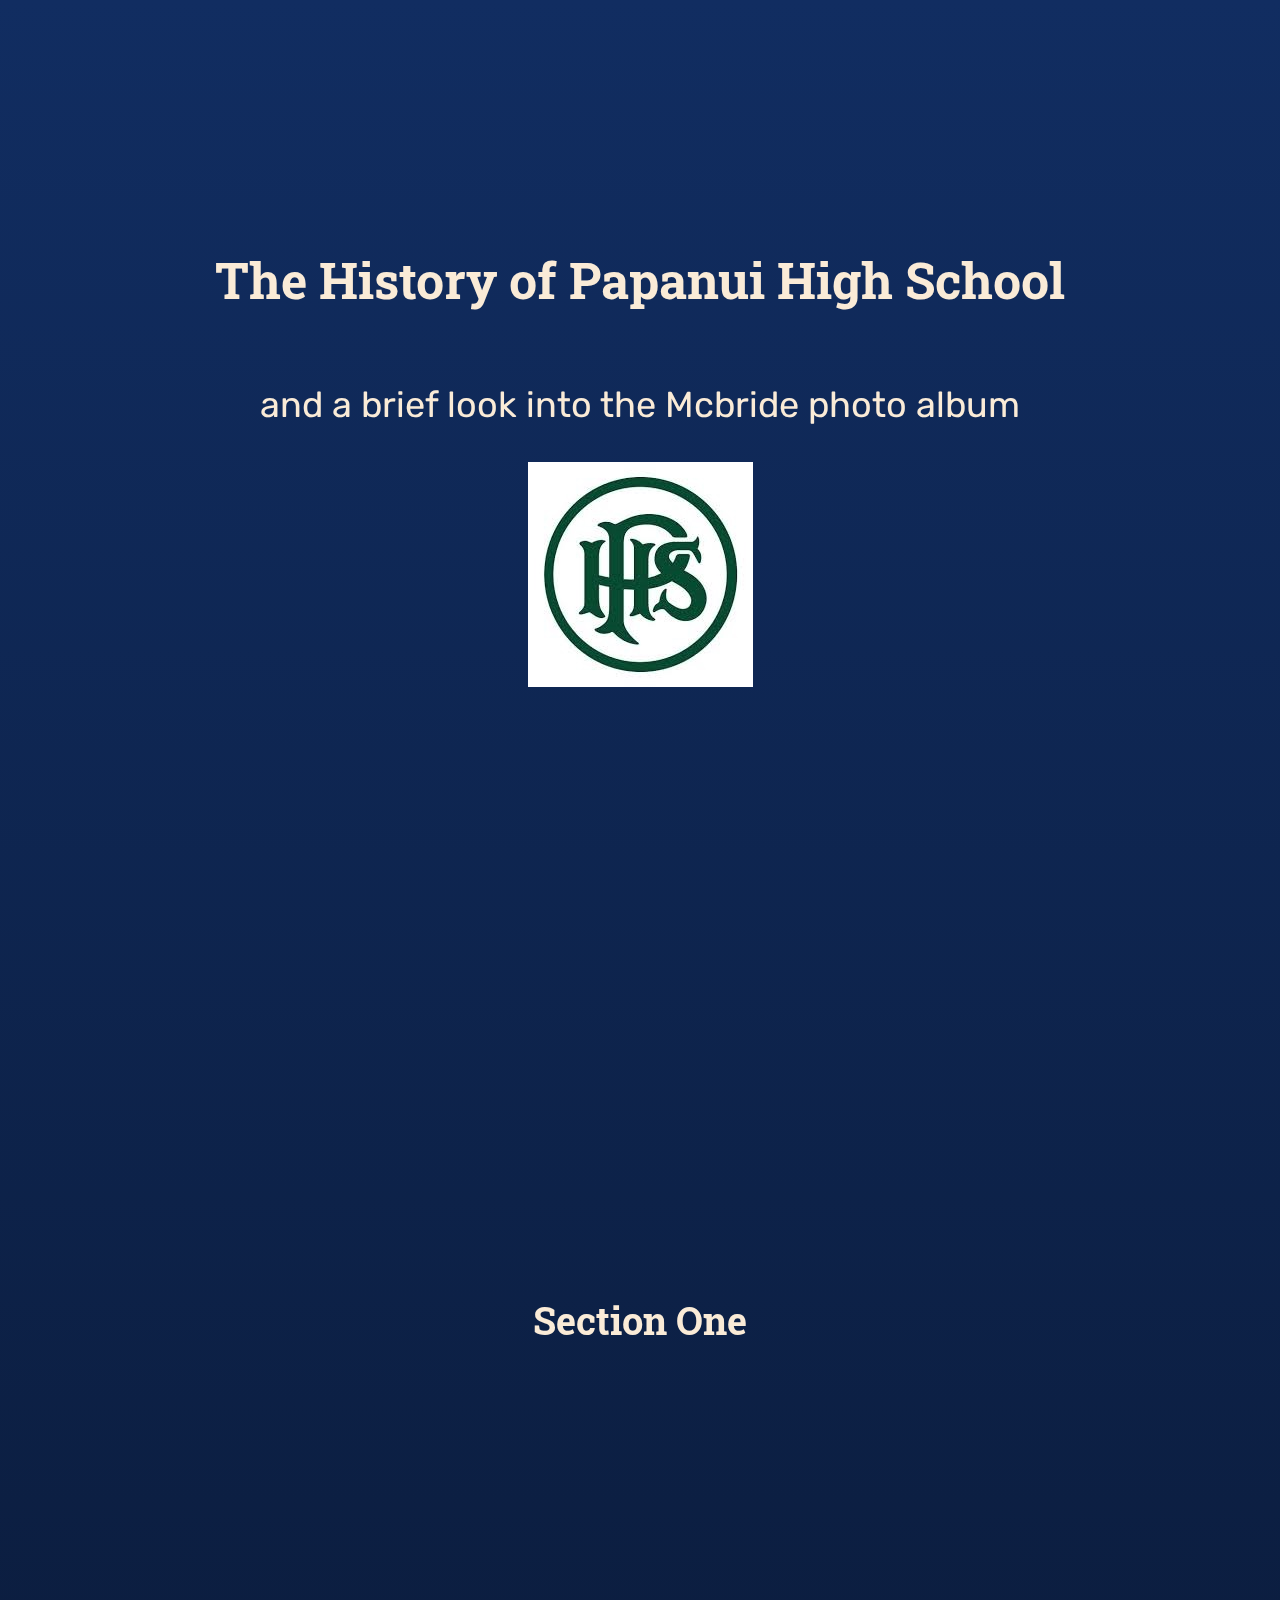
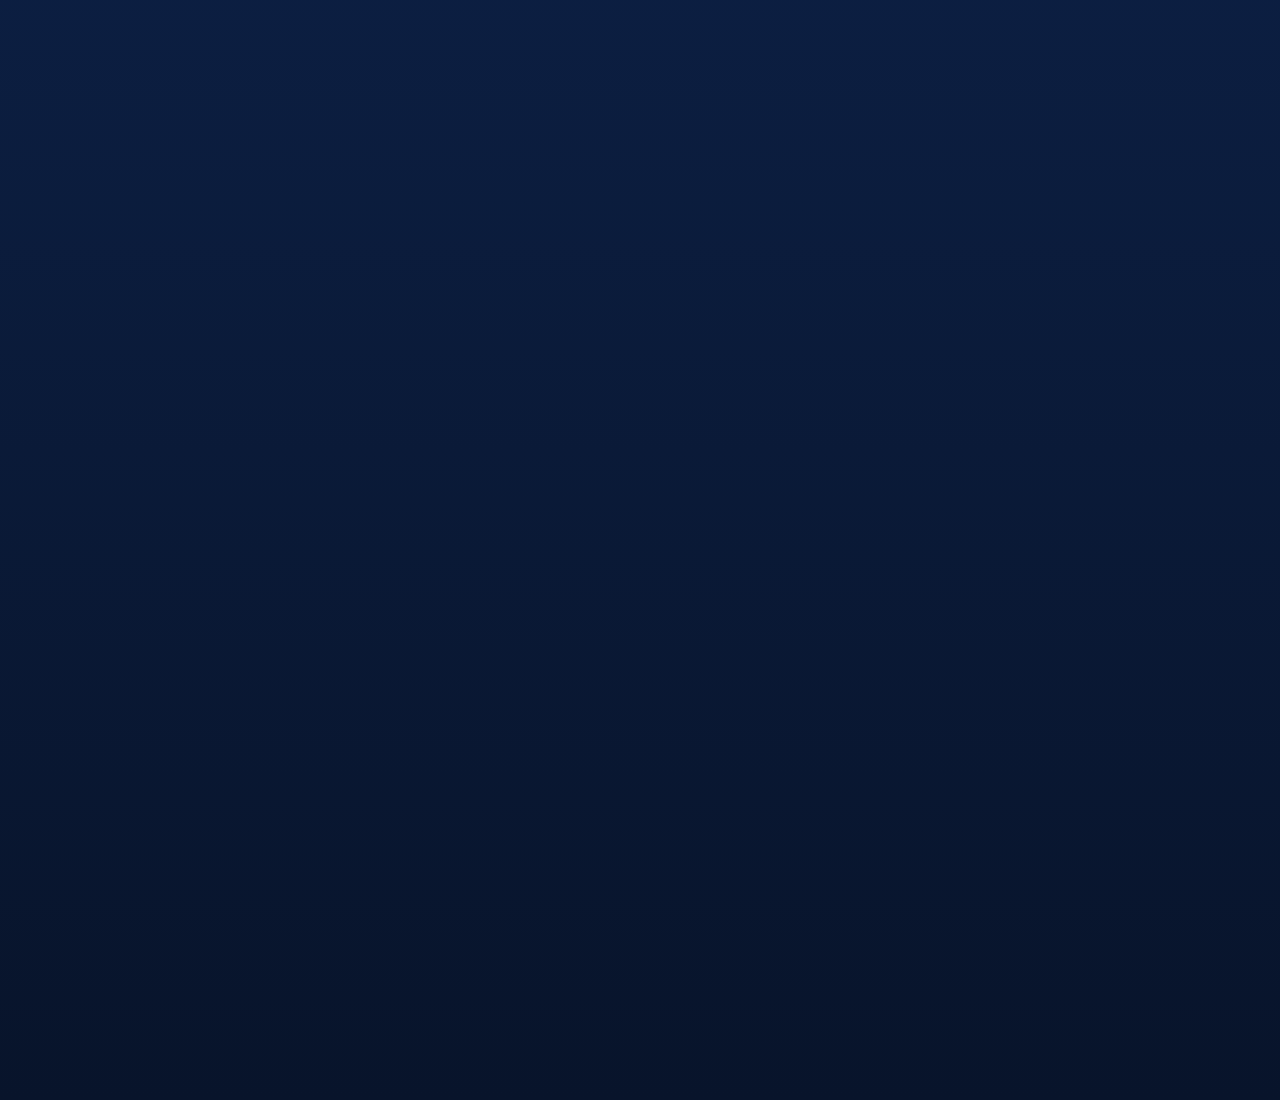
==== index.html @ c8268723 "wegrfmh" ====
<!--Author: Felix Davis-Eldridge-->
<!--Date created: 17/06/2024-->
<!--Last updated: 24/06/2024-->

<!DOCTYPE html>
<html lang="eng">
    <head>
    <meta charset="UTF-8" />  
    <meta http-equiv="X-UA-Compatible" content="IE=Edge">
    <title>The History of Papanui High School</title>  
    <link rel="stylesheet" type="text/css" href="style.css" />
    <script defer src="app.js" ></script> <!--Make sure this runs AFTER head-->
</head>
<body>



    <section class="hidden"> 
       
        <h1 style="font-size: 50px">The History of Papanui High School</h1> <!--Information detailing the quiz/school history will go here-->
        <p style="font-size: 36px">and a brief look into the Mcbride photo album</p>
        <img src="phs_logomain.jpeg" id="title-image"> 
       
    </section>

<section class="hidden">
    <h1 style="font-size: 38px">Section One</h1>
    <p style="font-size: 30px"></p>
</section>

<section class="hidden">
    <h1 style="font-size: 38px">Section Three</h1>
    <p style="font-size: 30px">Insert Text Here:</p>
    <div class="gallery"> <!--Image section-->
<div class="gallery hidden">
    <img src="phs_logo.jpeg">
<div class="gallery hidden">   
    <img src="phs_logo.jpeg">
<div class="gallery hidden">
    <img src="phs_logo.jpeg">
   </div>
</section>

</body>
</html>
---- style.css ----
/*Author: Felix Davis-Eldridge*/
/*Date Created: 17/06/2024*/
/*Last Updated: 24/06/2024 */


@import url('https://fonts.googleapis.com/css2?family=Rubik:ital,wght@0,300..900;1,300..900&display=swap');
@import url('https://fonts.googleapis.com/css2?family=Noto+Sans+JP:wght@100..900&family=Roboto+Slab:wght@100..900&display=swap');
body {
    background-image: linear-gradient(rgb(17, 45, 97), rgb(8, 20, 43));
   /* background-color: darkslategray; (this is a temporary line) */
    color: rgb(250, 235, 215);
    font-family: "Rubik", sans-serif;
    padding: 0;
    margin: 0;

}


section {
    display: grid;
    place-items: center;
    min-height: 100vh;
    align-content: center;
}

.hidden {
    opacity: 0;
    transform: translateX(-100%);
    filter: blur(5px);      /* Sets the element to have 0 opacity (invisible) and offscreen */
    transition: all 1s;
}

.show {
opacity: 1;
filter: blur(0);        /* When the intersection observer gives the element the show class it applies the animation and makes the element visible */
transform:translateX(0); 
}

.gallery {
display: flex; /*  image section for mcbride album or something similar */
size: 50%;
}

.gallery:nth-child(2) {
    transition-delay: 200ms;
    size: 50%;
}

.gallery:nth-child(3) {
    transition-delay: 200ms;
    size: 50%;
}

.gallery:nth-child(4) {
    transition-delay: 200ms;
    size: 50%;
}

h1 { 
font-family:"Roboto Slab", serif; 

}

#title-image {
max-width: 100%;
height: auto;
z-index: -1;
}
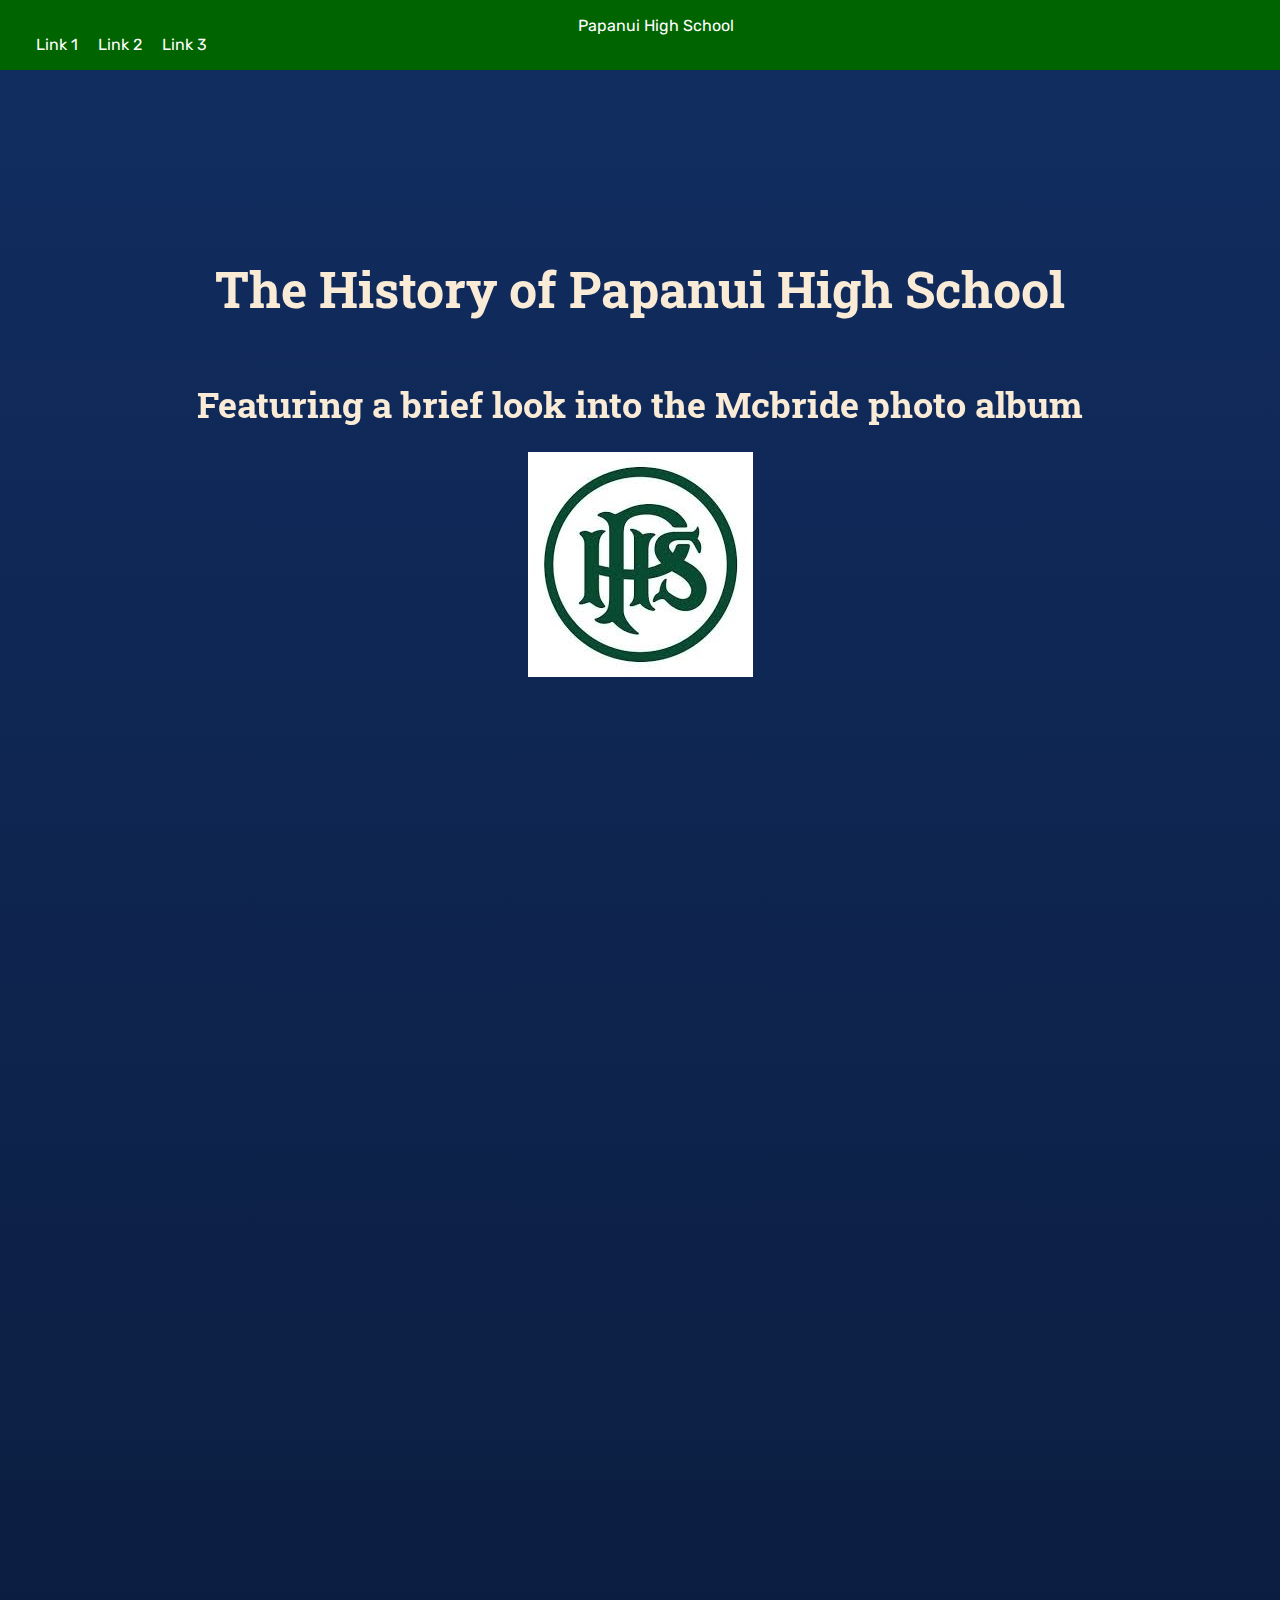
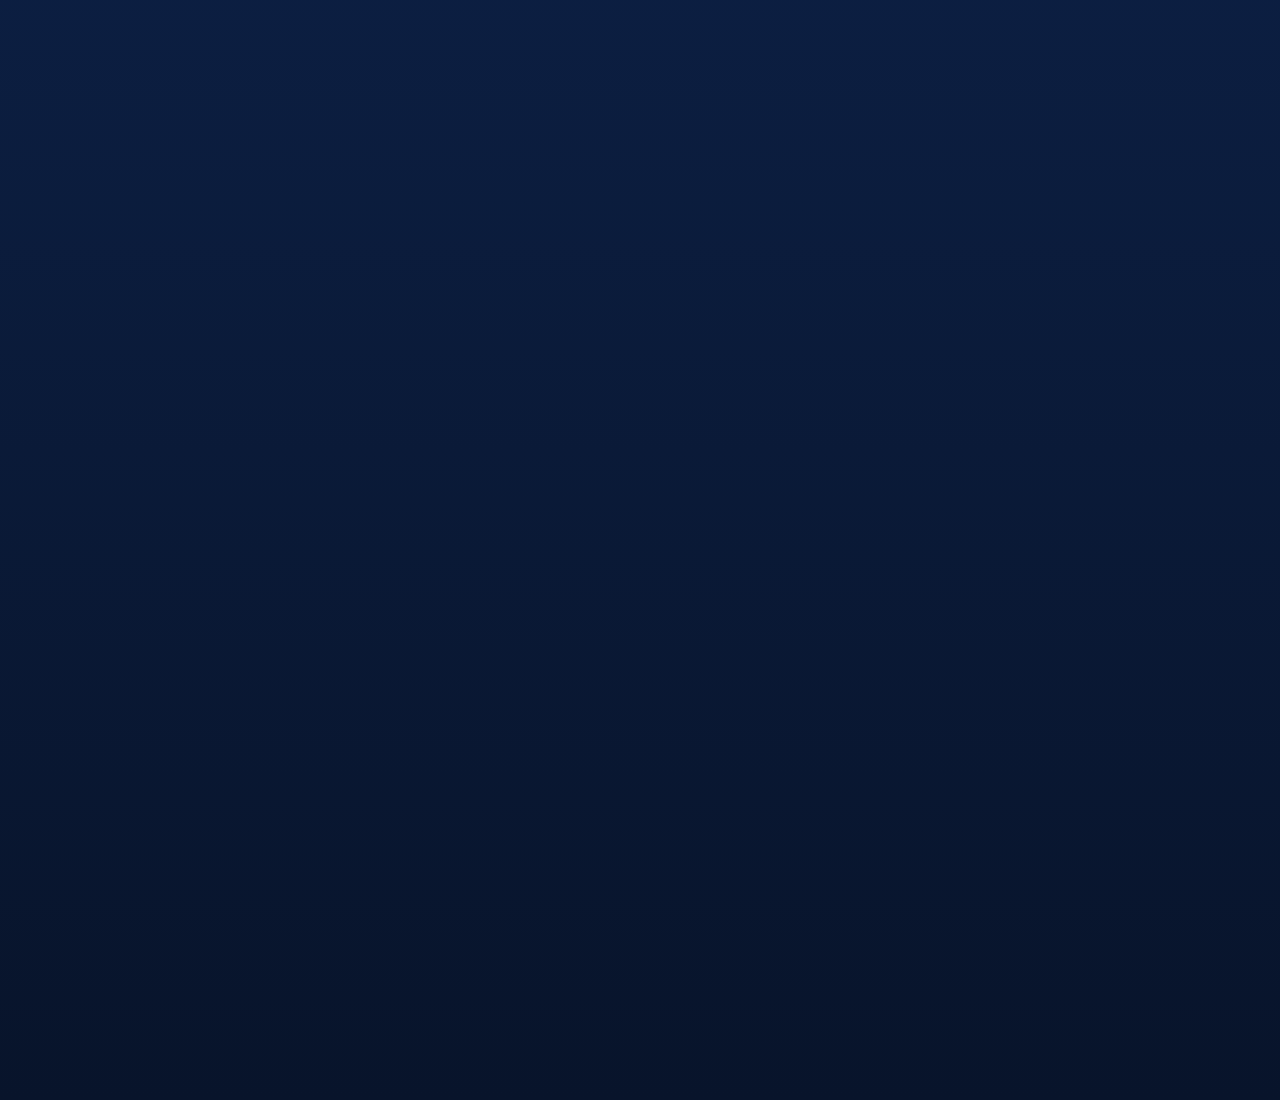
==== commit e46d4ee9: "6th august 2024" ====
--- a/index.html
+++ b/index.html
@@ -17,19 +17,19 @@
 
     <section class="hidden"> 
        
-        <h1 style="font-size: 50px">The History of Papanui High School</h1> <!--Information detailing the quiz/school history will go here-->
-        <p style="font-size: 36px">and a brief look into the Mcbride photo album</p>
+        <h1 id="home" style="font-size: 50px">The History of Papanui High School</h1> <!--Information detailing the quiz/school history will go here-->
+        <h1 style="font-size: 36px">Featuring a brief look into the Mcbride photo album</h1>
         <img src="phs_logomain.jpeg" id="title-image"> 
        
     </section>
 
 <section class="hidden">
-    <h1 style="font-size: 38px">Section One</h1>
+    <h1 id="section-two" style="font-size: 38px"></h1>
     <p style="font-size: 30px"></p>
 </section>
 
 <section class="hidden">
-    <h1 style="font-size: 38px">Section Three</h1>
+    <h1 id="section-three" style="font-size: 38px">Section Three</h1>
     <p style="font-size: 30px">Insert Text Here:</p>
     <div class="gallery"> <!--Image section-->
 <div class="gallery hidden">
@@ -41,8 +41,14 @@
    </div>
 </section>
 
-</body>
-</html>
-
+<!-- navigation bar -->
+<nav class="nav">
+    <span class="nav-text">Papanui High School</span>
+    <ul>
+      <li><a href="#">Link 1</a></li>
+      <li><a href="#section-two">Link 2</a></li>
+      <li><a href="#section-three">Link 3</a></li>
+    </ul>
+  </nav>
 
     --- a/style.css
+++ b/style.css
@@ -1,7 +1,6 @@
 /*Author: Felix Davis-Eldridge*/
 /*Date Created: 17/06/2024*/
 /*Last Updated: 24/06/2024 */
-
 
 @import url('https://fonts.googleapis.com/css2?family=Rubik:ital,wght@0,300..900;1,300..900&display=swap');
 @import url('https://fonts.googleapis.com/css2?family=Noto+Sans+JP:wght@100..900&family=Roboto+Slab:wght@100..900&display=swap');
@@ -15,6 +14,10 @@
 
 }
 
+html {
+
+    scroll-behavior: smooth
+    }
 
 section {
     display: grid;
@@ -65,4 +68,41 @@
 max-width: 100%;
 height: auto;
 z-index: -1;
+}
+
+.nav {
+    background-color: darkgreen;
+    color: #fff;
+    padding: 1em;
+    text-align: center;
+    position: fixed;
+    top: 0;
+    left: 0;
+    width: 100%;
+    outline: 10px black;
+  }
+  
+  .nav ul {
+    list-style: none;
+    margin: 0;
+    padding: 0 20px; /* Add some padding to the left and right */
+    display: flex;
+    justify-content: flex-start; /* Change this line */
+  }
+  
+  .nav li {
+    margin-right: 20px; /* Reduce the margin to make the links closer together */
+  }
+  
+  .nav a {
+    color: #fff;
+    text-decoration: none;
+  }
+  
+  .nav a:hover {
+    color: #ccc;
+  }
+
+.subtitletext   {
+
 }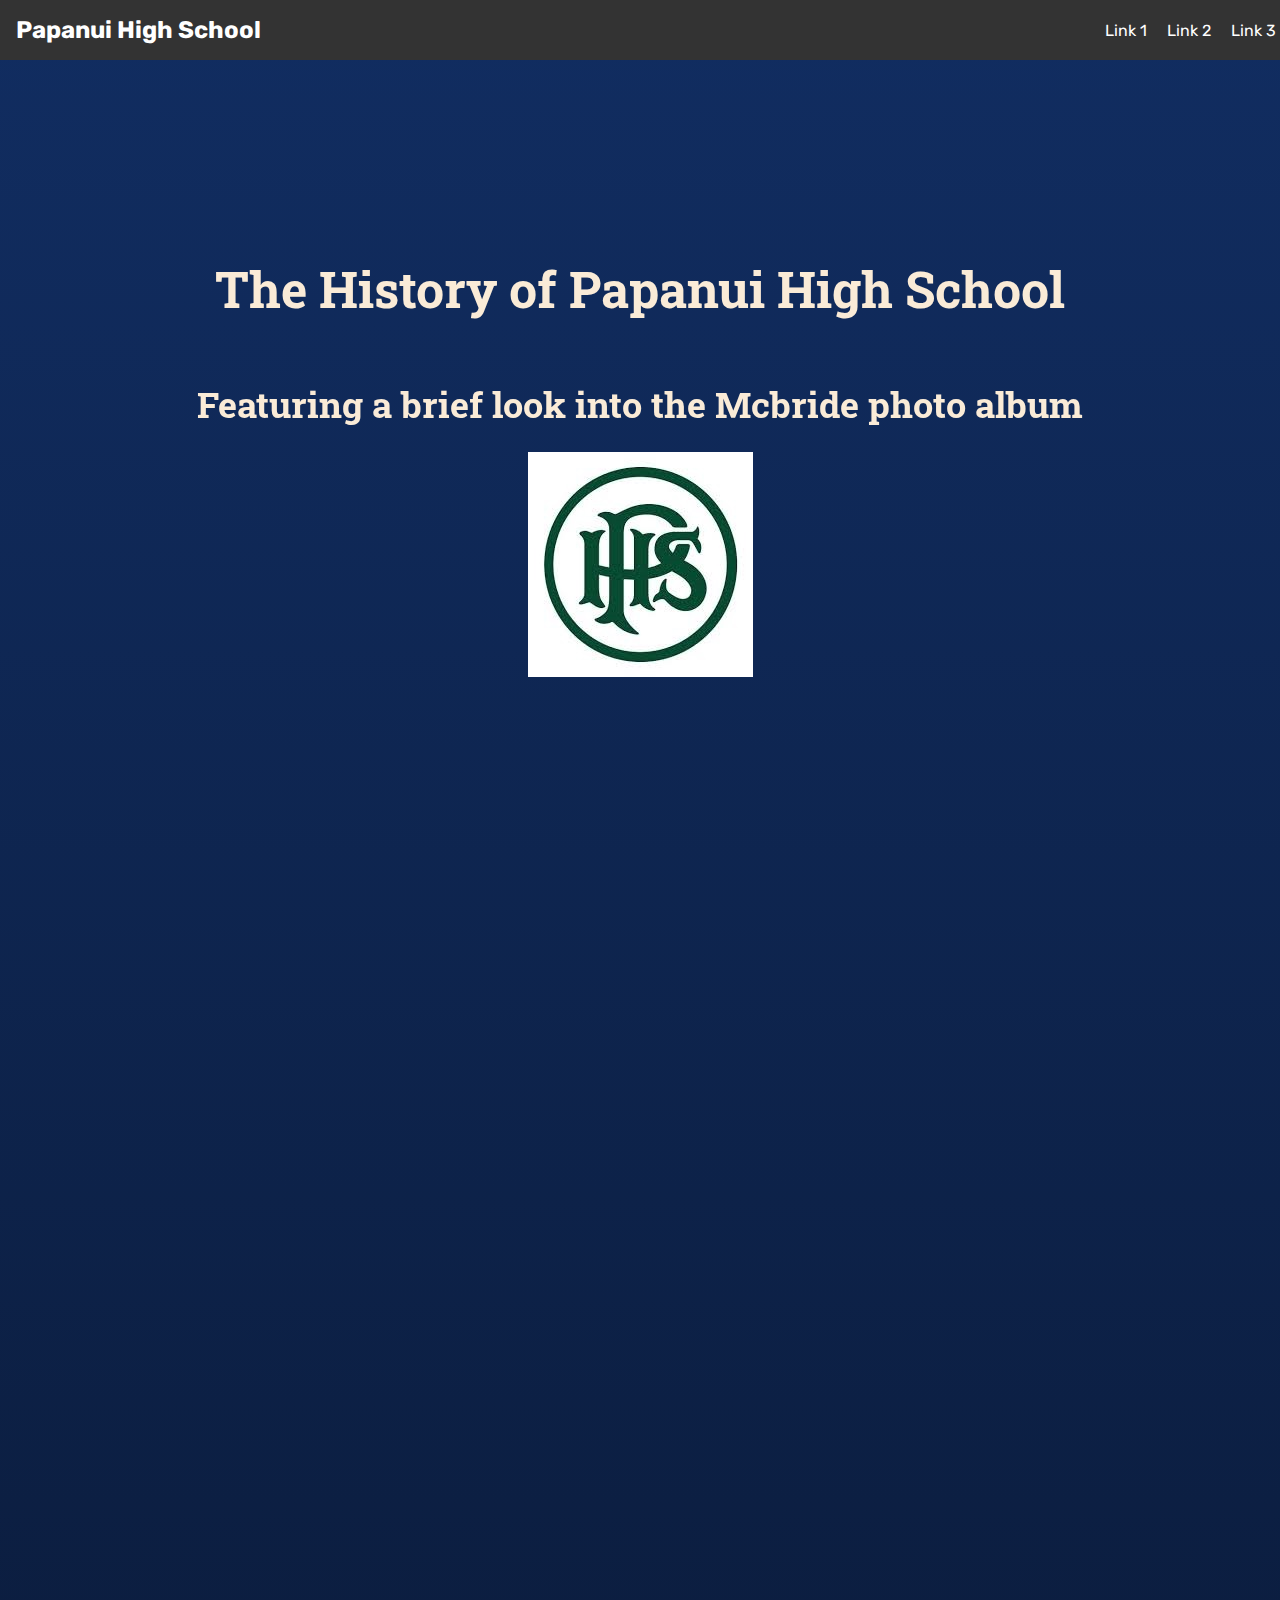
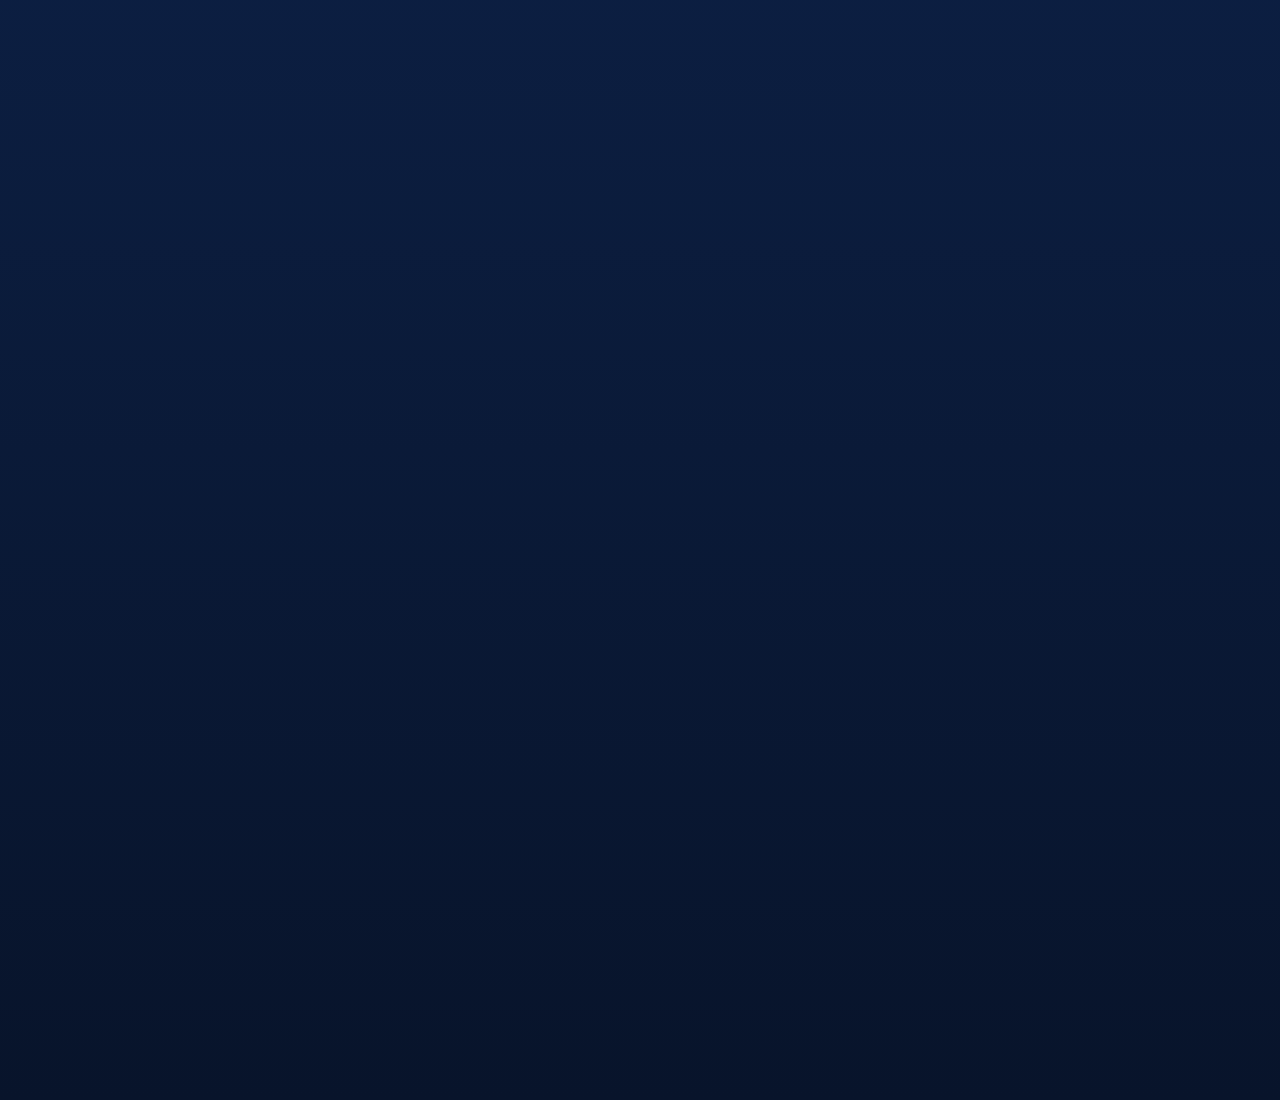
==== commit d13b9c15: "Add files via upload" ====
--- a/index.html
+++ b/index.html
@@ -44,11 +44,10 @@
 <!-- navigation bar -->
 <nav class="nav">
     <span class="nav-text">Papanui High School</span>
-    <ul>
+    <ul class="nav-links">
       <li><a href="#">Link 1</a></li>
       <li><a href="#section-two">Link 2</a></li>
       <li><a href="#section-three">Link 3</a></li>
     </ul>
   </nav>
-
     --- a/style.css
+++ b/style.css
@@ -20,7 +20,7 @@
     }
 
 section {
-    display: grid;
+    display: grid!important;
     place-items: center;
     min-height: 100vh;
     align-content: center;
@@ -71,38 +71,45 @@
 }
 
 .nav {
-    background-color: darkgreen;
-    color: #fff;
-    padding: 1em;
-    text-align: center;
-    position: fixed;
-    top: 0;
-    left: 0;
-    width: 100%;
-    outline: 10px black;
-  }
-  
-  .nav ul {
-    list-style: none;
-    margin: 0;
-    padding: 0 20px; /* Add some padding to the left and right */
-    display: flex;
-    justify-content: flex-start; /* Change this line */
-  }
-  
-  .nav li {
-    margin-right: 20px; /* Reduce the margin to make the links closer together */
-  }
-  
-  .nav a {
-    color: #fff;
-    text-decoration: none;
-  }
-  
-  .nav a:hover {
-    color: #ccc;
-  }
+  position: fixed;
+  top: 0;
+  left: 0;
+  width: 100%;
+  background-color: #333;
+  color: #fff;
+  padding: 1em;
+  display: flex;
+  justify-content: space-between;
+  align-items: center;
+  transition: top 0.5s ease-in-out;
+}
 
-.subtitletext   {
+.nav.bottom {
+  top: auto;
+  bottom: 0;
+}
 
+.nav-text {
+  font-size: 1.5em;
+  font-weight: bold;
+}
+
+.nav-links {
+  list-style: none;
+  margin: 0;
+  padding: 0;
+  display: flex;
+}
+
+.nav-links li {
+  margin-right: 20px;
+}
+
+.nav-links a {
+  color: #fff;
+  text-decoration: none;
+}
+
+.nav-links a:hover {
+  color: #ccc;
 }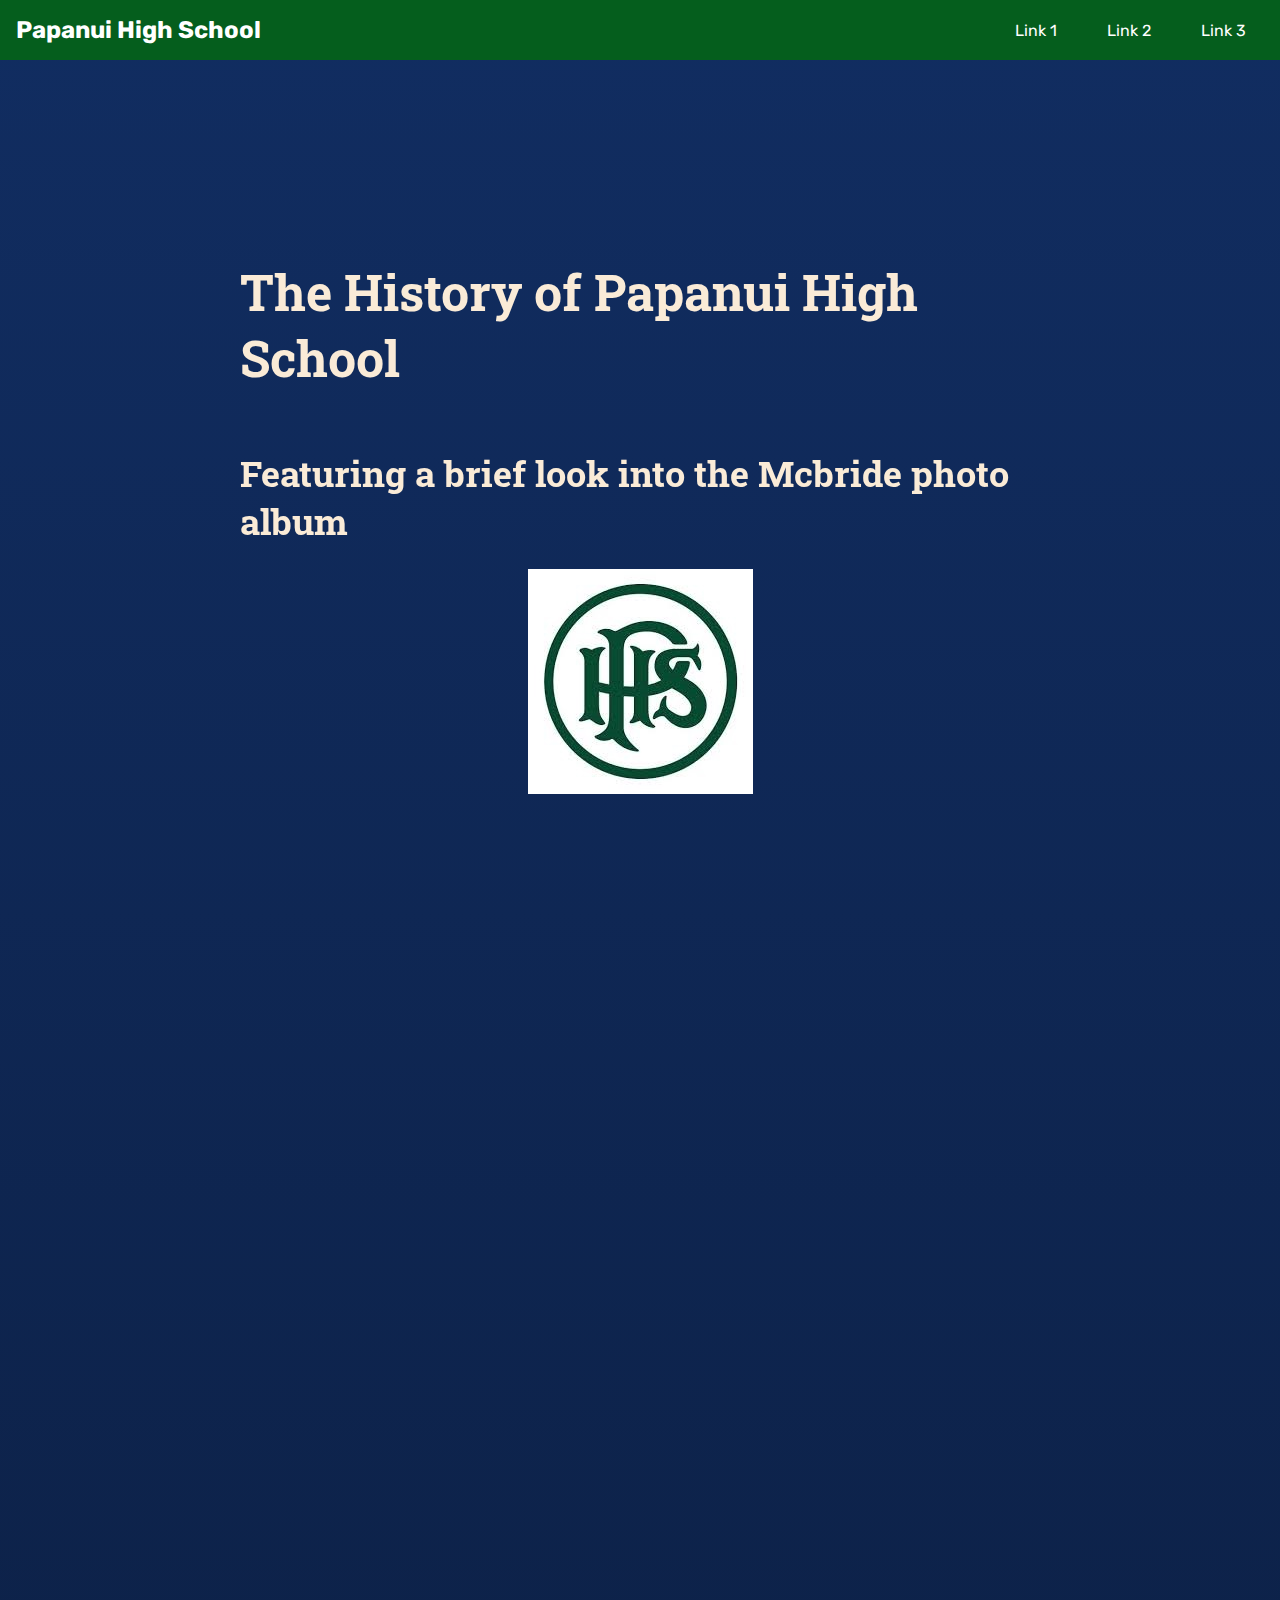
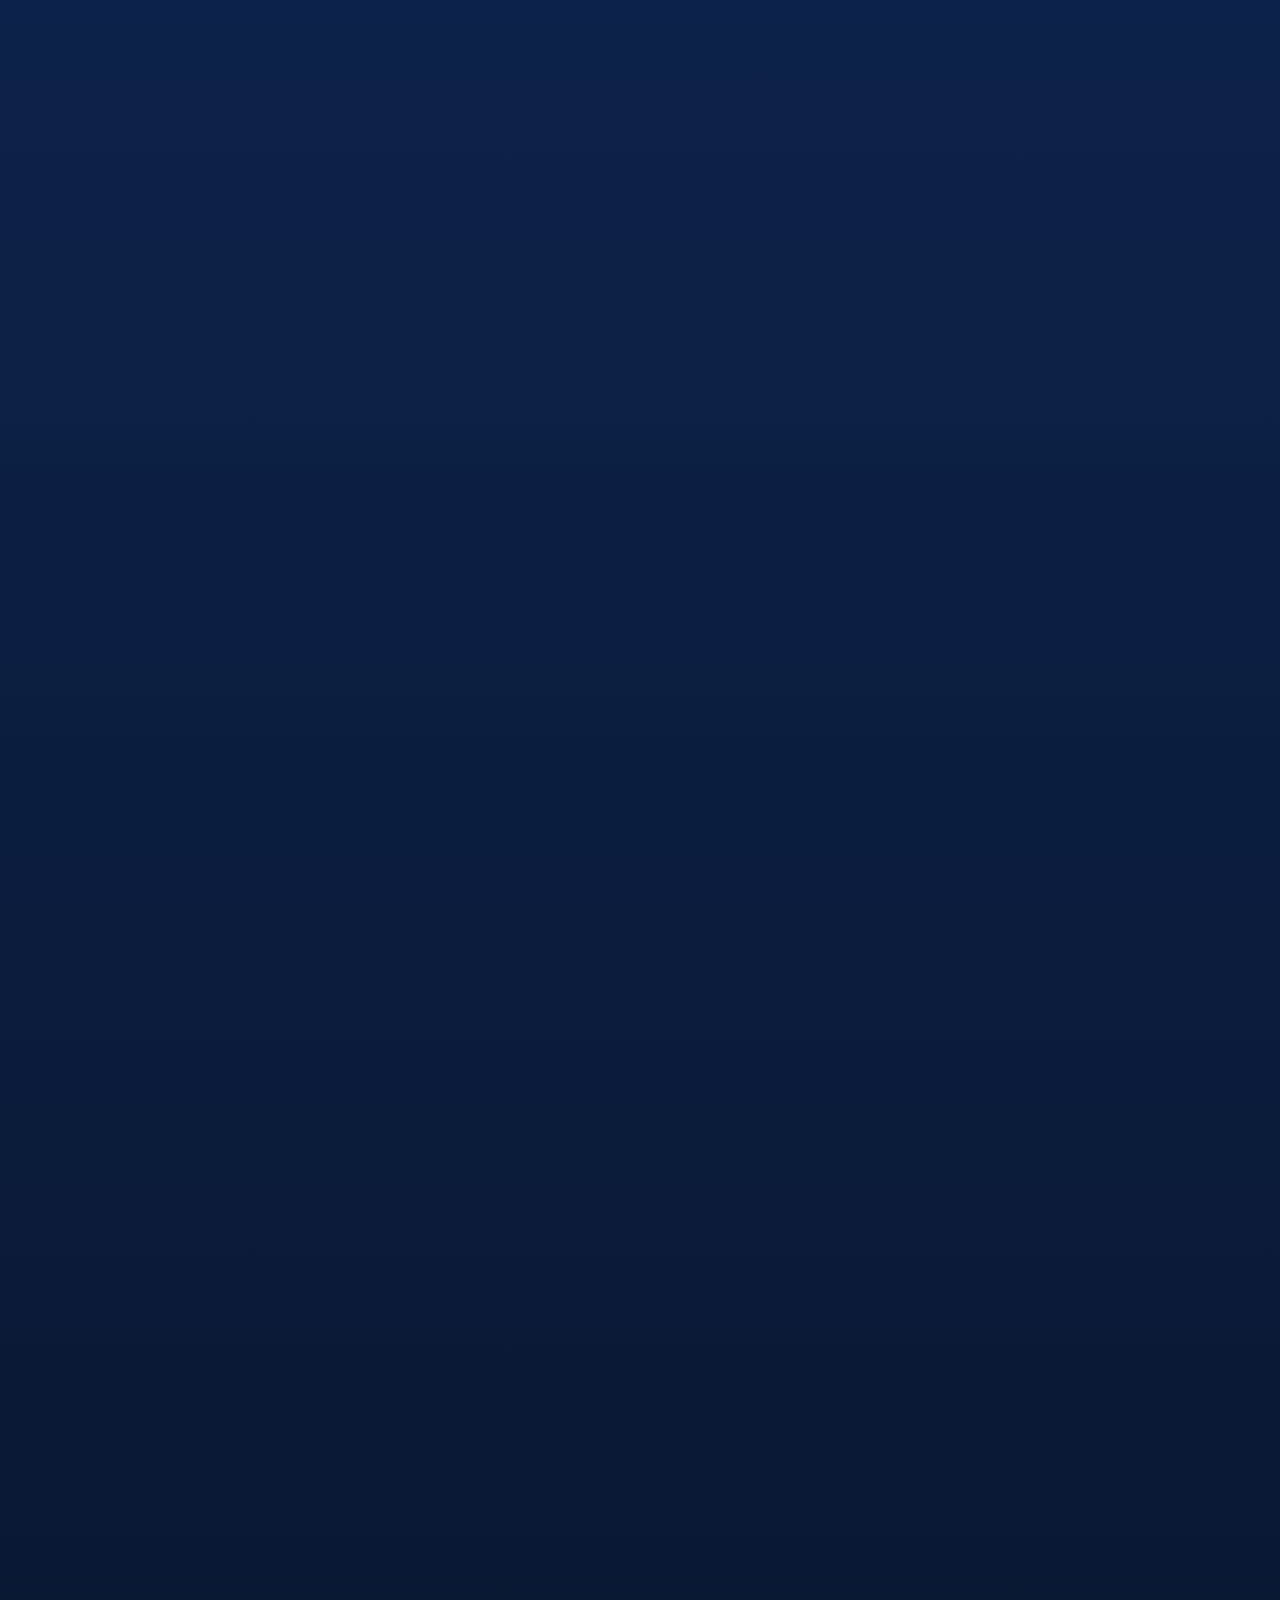
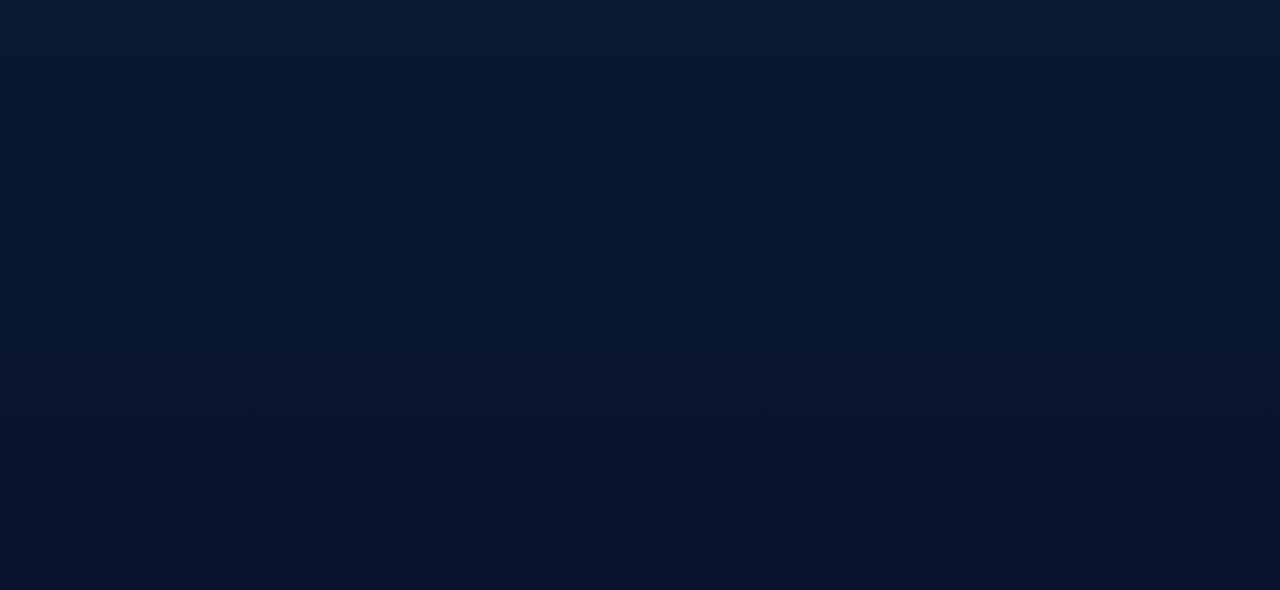
==== commit 44ba868a: "Add files via upload" ====
--- a/index.html
+++ b/index.html
@@ -12,19 +12,16 @@
     <script defer src="app.js" ></script> <!--Make sure this runs AFTER head-->
 </head>
 <body>
+    <div class="container">
+        <section class="hidden"> 
+            <h1 id="home" style="font-size: 50px">The History of Papanui High School</h1> <!--Information detailing the quiz/school history will go here-->
+            <h1 style="font-size: 36px">Featuring a brief look into the Mcbride photo album</h1>
+            <img src="phs_logomain.jpeg" id="title-image"> 
+        </div>
 
-
-
-    <section class="hidden"> 
-       
-        <h1 id="home" style="font-size: 50px">The History of Papanui High School</h1> <!--Information detailing the quiz/school history will go here-->
-        <h1 style="font-size: 36px">Featuring a brief look into the Mcbride photo album</h1>
-        <img src="phs_logomain.jpeg" id="title-image"> 
-       
-    </section>
-
-<section class="hidden">
-    <h1 id="section-two" style="font-size: 38px"></h1>
+    
+<section class="hidden" style="padding-top: 120vh;">
+    <h1 id="section-two" style="font-size: 38px">Insert Text here:</h1>
     <p style="font-size: 30px"></p>
 </section>
 
@@ -32,14 +29,18 @@
     <h1 id="section-three" style="font-size: 38px">Section Three</h1>
     <p style="font-size: 30px">Insert Text Here:</p>
     <div class="gallery"> <!--Image section-->
-<div class="gallery hidden">
-    <img src="phs_logo.jpeg">
-<div class="gallery hidden">   
-    <img src="phs_logo.jpeg">
-<div class="gallery hidden">
-    <img src="phs_logo.jpeg">
-   </div>
+        <div class="gallery-item">
+            <img src="phs_logo.jpeg">
+        </div>
+        <div class="gallery-item">
+            <img src="phs_logo.jpeg">
+        </div>
+        <div class="gallery-item">
+            <img src="phs_logo.jpeg">
+        </div>
+    </div>
 </section>
+</div>
 
 <!-- navigation bar -->
 <nav class="nav">
@@ -49,5 +50,4 @@
       <li><a href="#section-two">Link 2</a></li>
       <li><a href="#section-three">Link 3</a></li>
     </ul>
-  </nav>
-    +  </nav>--- a/style.css
+++ b/style.css
@@ -14,6 +14,10 @@
 
 }
 
+#home {
+  padding-top: 110px;
+}
+
 html {
 
     scroll-behavior: smooth
@@ -24,6 +28,13 @@
     place-items: center;
     min-height: 100vh;
     align-content: center;
+}
+
+.container {
+  max-width: 800px; /* adjust this value to your desired width */
+  margin: 0 auto; /* centers the container horizontally */
+  padding: 5px; /* adds some space between the content and the border */
+  text-align: left; /* justifies the text to the left */
 }
 
 .hidden {
@@ -40,23 +51,52 @@
 }
 
 .gallery {
-display: flex; /*  image section for mcbride album or something similar */
-size: 50%;
+  display: flex;
+  flex-wrap: wrap;
+  justify-content: space-around;
 }
 
-.gallery:nth-child(2) {
-    transition-delay: 200ms;
-    size: 50%;
+.gallery-item {
+  margin: 20px;
+  opacity: 0;
+  transform: translateX(-100px);
+  transition: transform 1s, opacity 1s;
 }
 
-.gallery:nth-child(3) {
-    transition-delay: 200ms;
-    size: 50%;
+.gallery-item:nth-child(1) {
+  transition-delay: 0ms;
 }
 
-.gallery:nth-child(4) {
-    transition-delay: 200ms;
-    size: 50%;
+.gallery-item:nth-child(2) {
+  transition-delay: 200ms;
+}
+
+.gallery-item:nth-child(3) {
+  transition-delay: 400ms;
+}
+
+.gallery-item img {
+  border: 1px solid #ddd;
+  border-radius: 10px;
+  width: 200px;
+  height: 200px;
+  object-fit: cover;
+}
+
+/* Add this to trigger the animation */
+.gallery-item {
+  animation: slide-in 1s forwards;
+}
+
+@keyframes slide-in {
+  0% {
+      opacity: 0;
+      transform: translateX(-100px);
+  }
+  100% {
+      opacity: 1;
+      transform: translateX(0);
+  }
 }
 
 h1 { 
@@ -75,7 +115,7 @@
   top: 0;
   left: 0;
   width: 100%;
-  background-color: #333;
+  background-color: #055e1d;
   color: #fff;
   padding: 1em;
   display: flex;
@@ -102,7 +142,7 @@
 }
 
 .nav-links li {
-  margin-right: 20px;
+  margin-right: 50px;
 }
 
 .nav-links a {
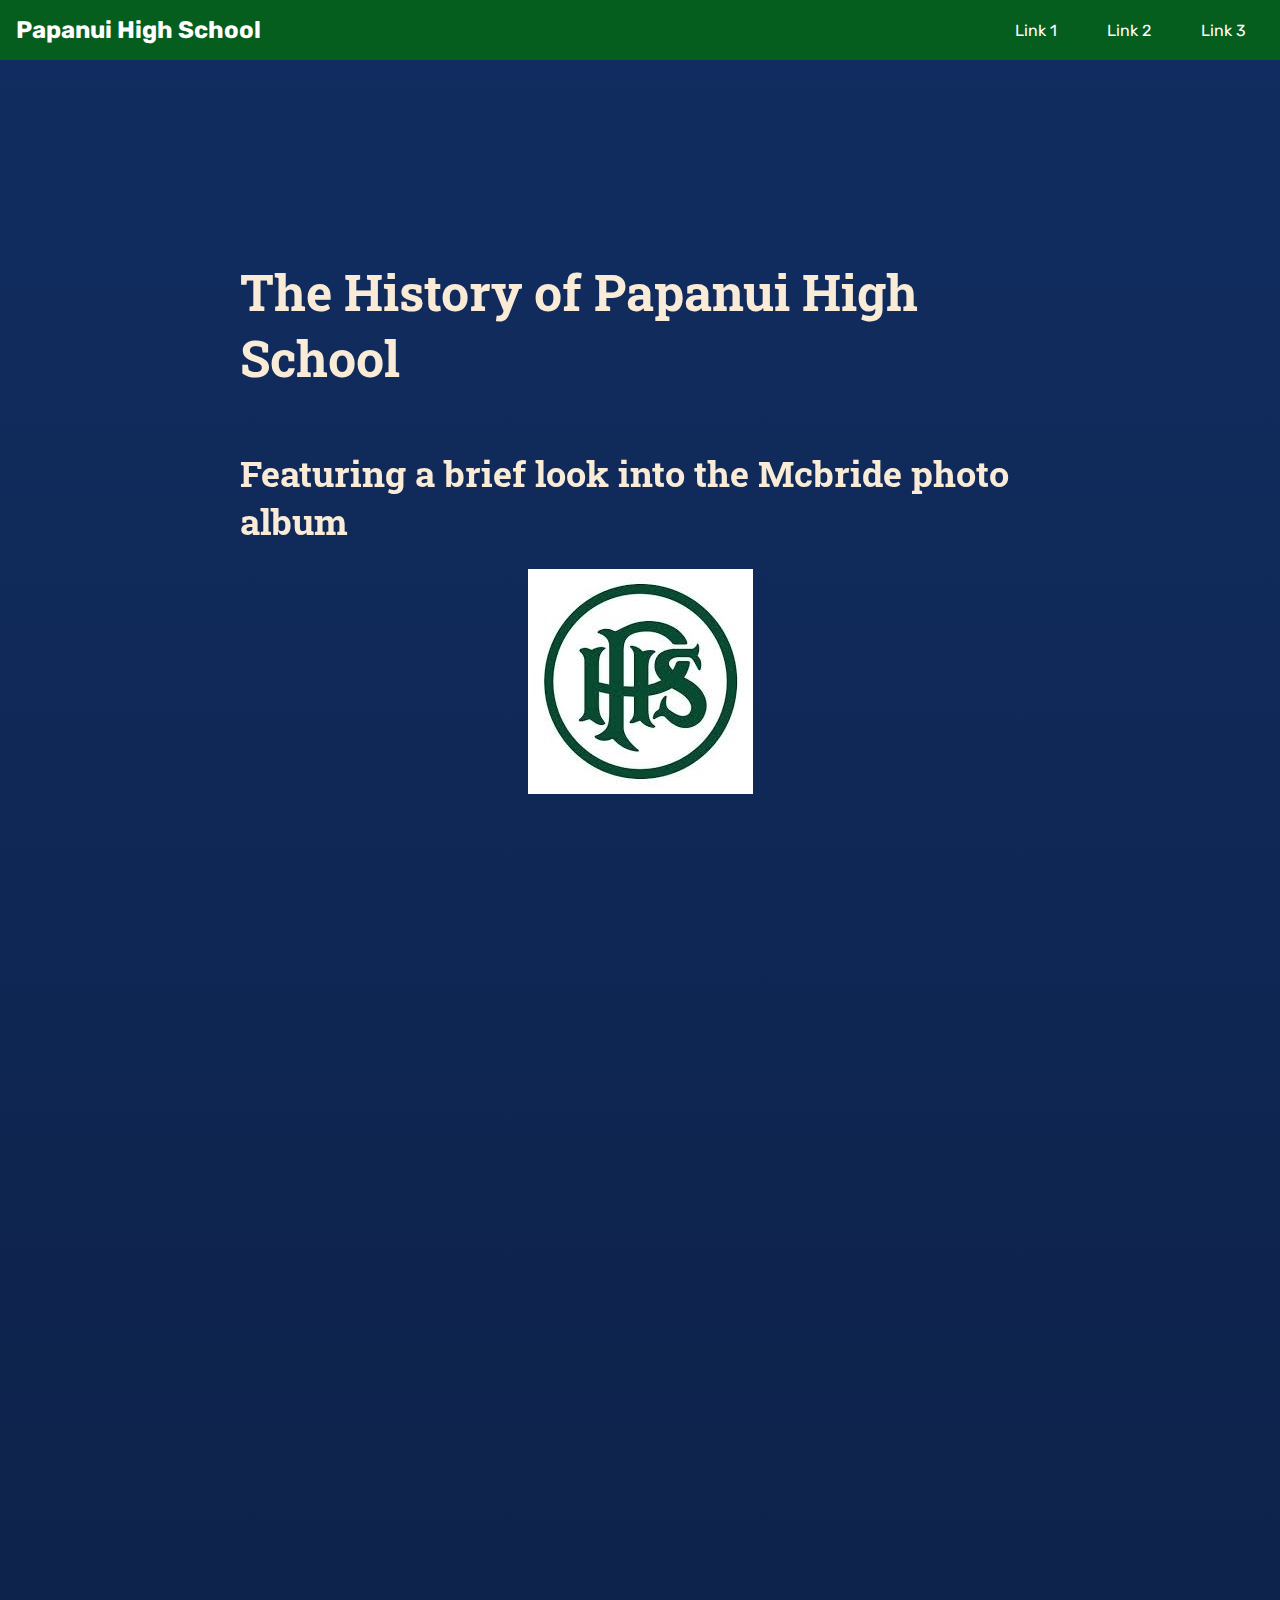
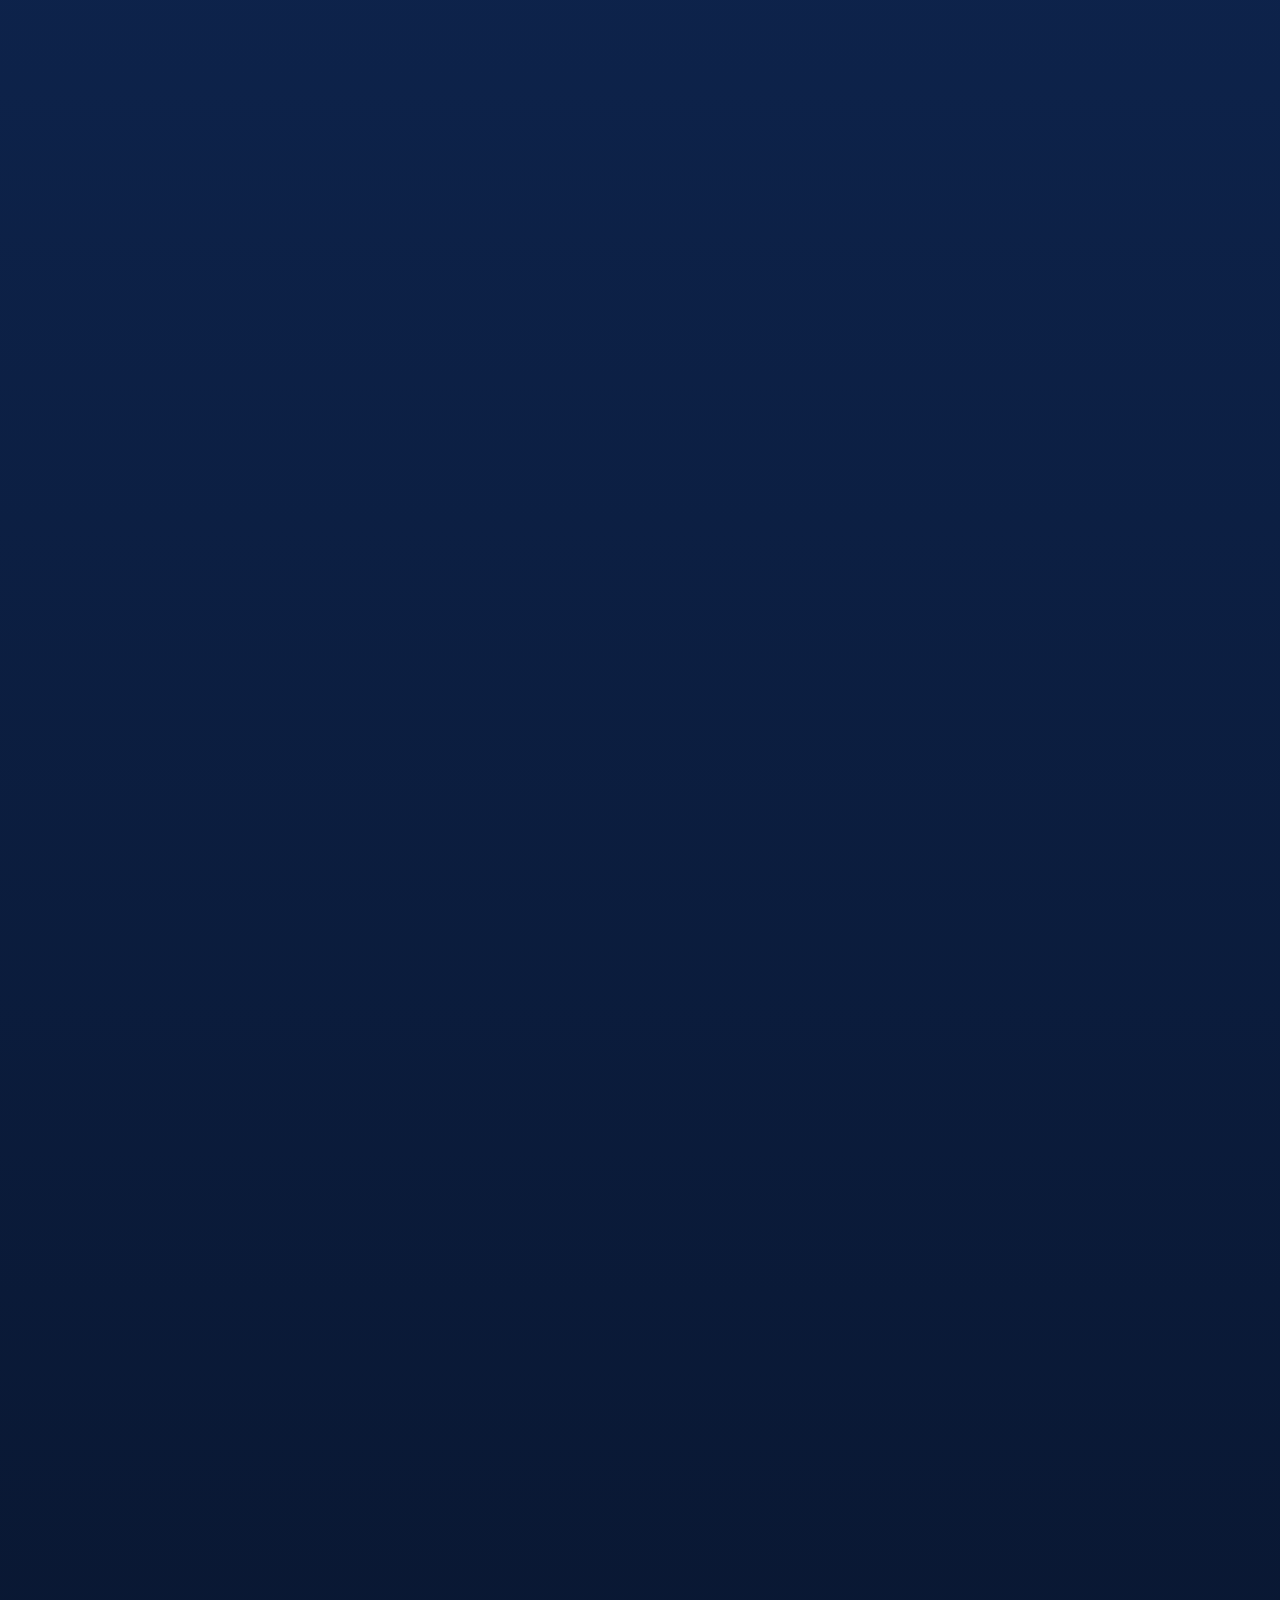
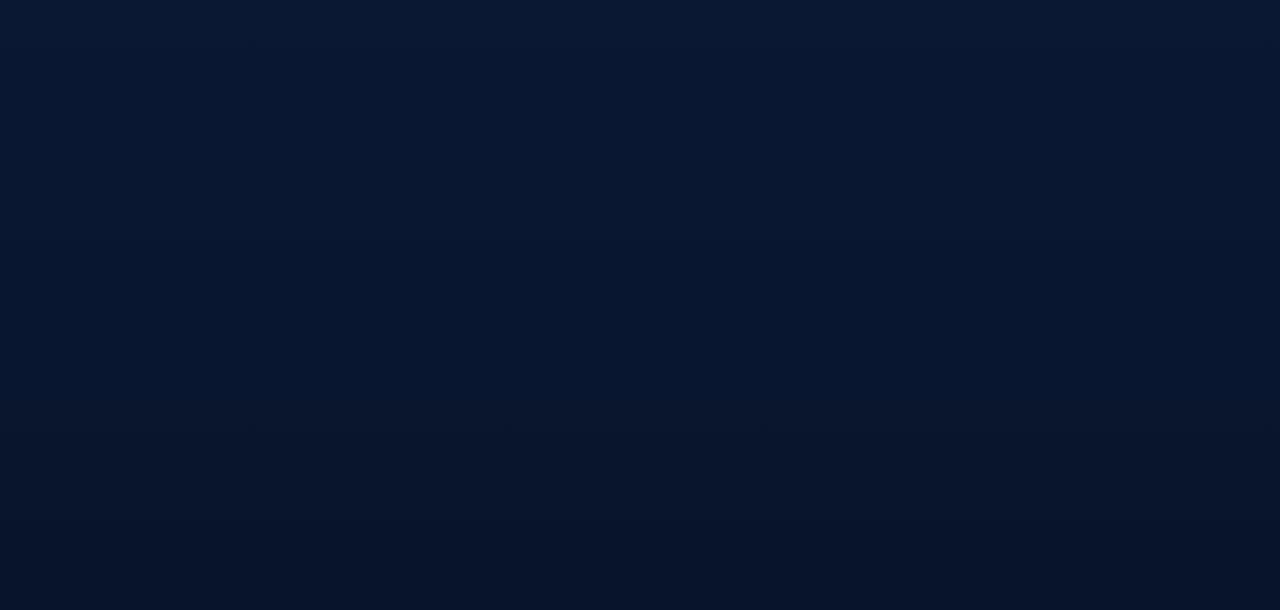
==== commit 0fea8b97: "Add files via upload" ====
--- a/index.html
+++ b/index.html
@@ -19,12 +19,14 @@
             <img src="phs_logomain.jpeg" id="title-image"> 
         </div>
 
-    
+        <div class="container">
 <section class="hidden" style="padding-top: 120vh;">
     <h1 id="section-two" style="font-size: 38px">Insert Text here:</h1>
     <p style="font-size: 30px"></p>
 </section>
+</div>
 
+<div class="container">
 <section class="hidden">
     <h1 id="section-three" style="font-size: 38px">Section Three</h1>
     <p style="font-size: 30px">Insert Text Here:</p>
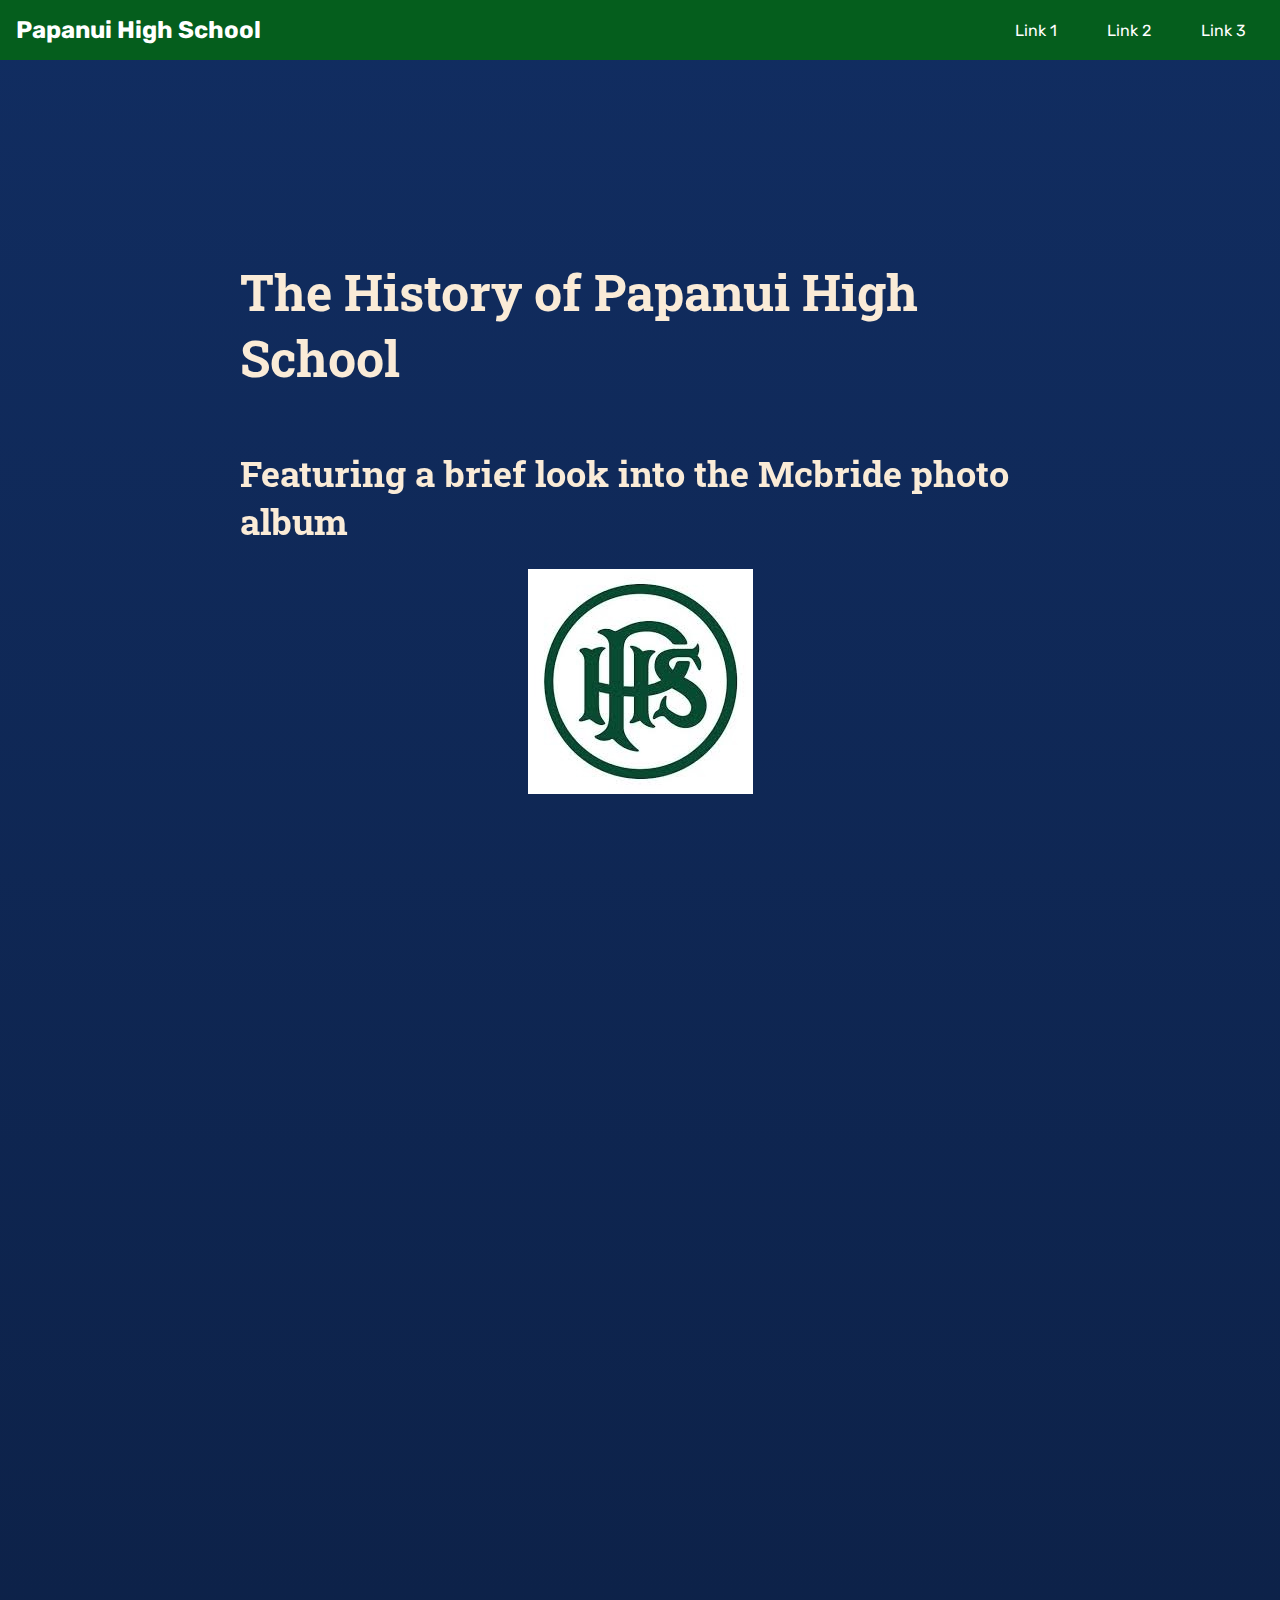
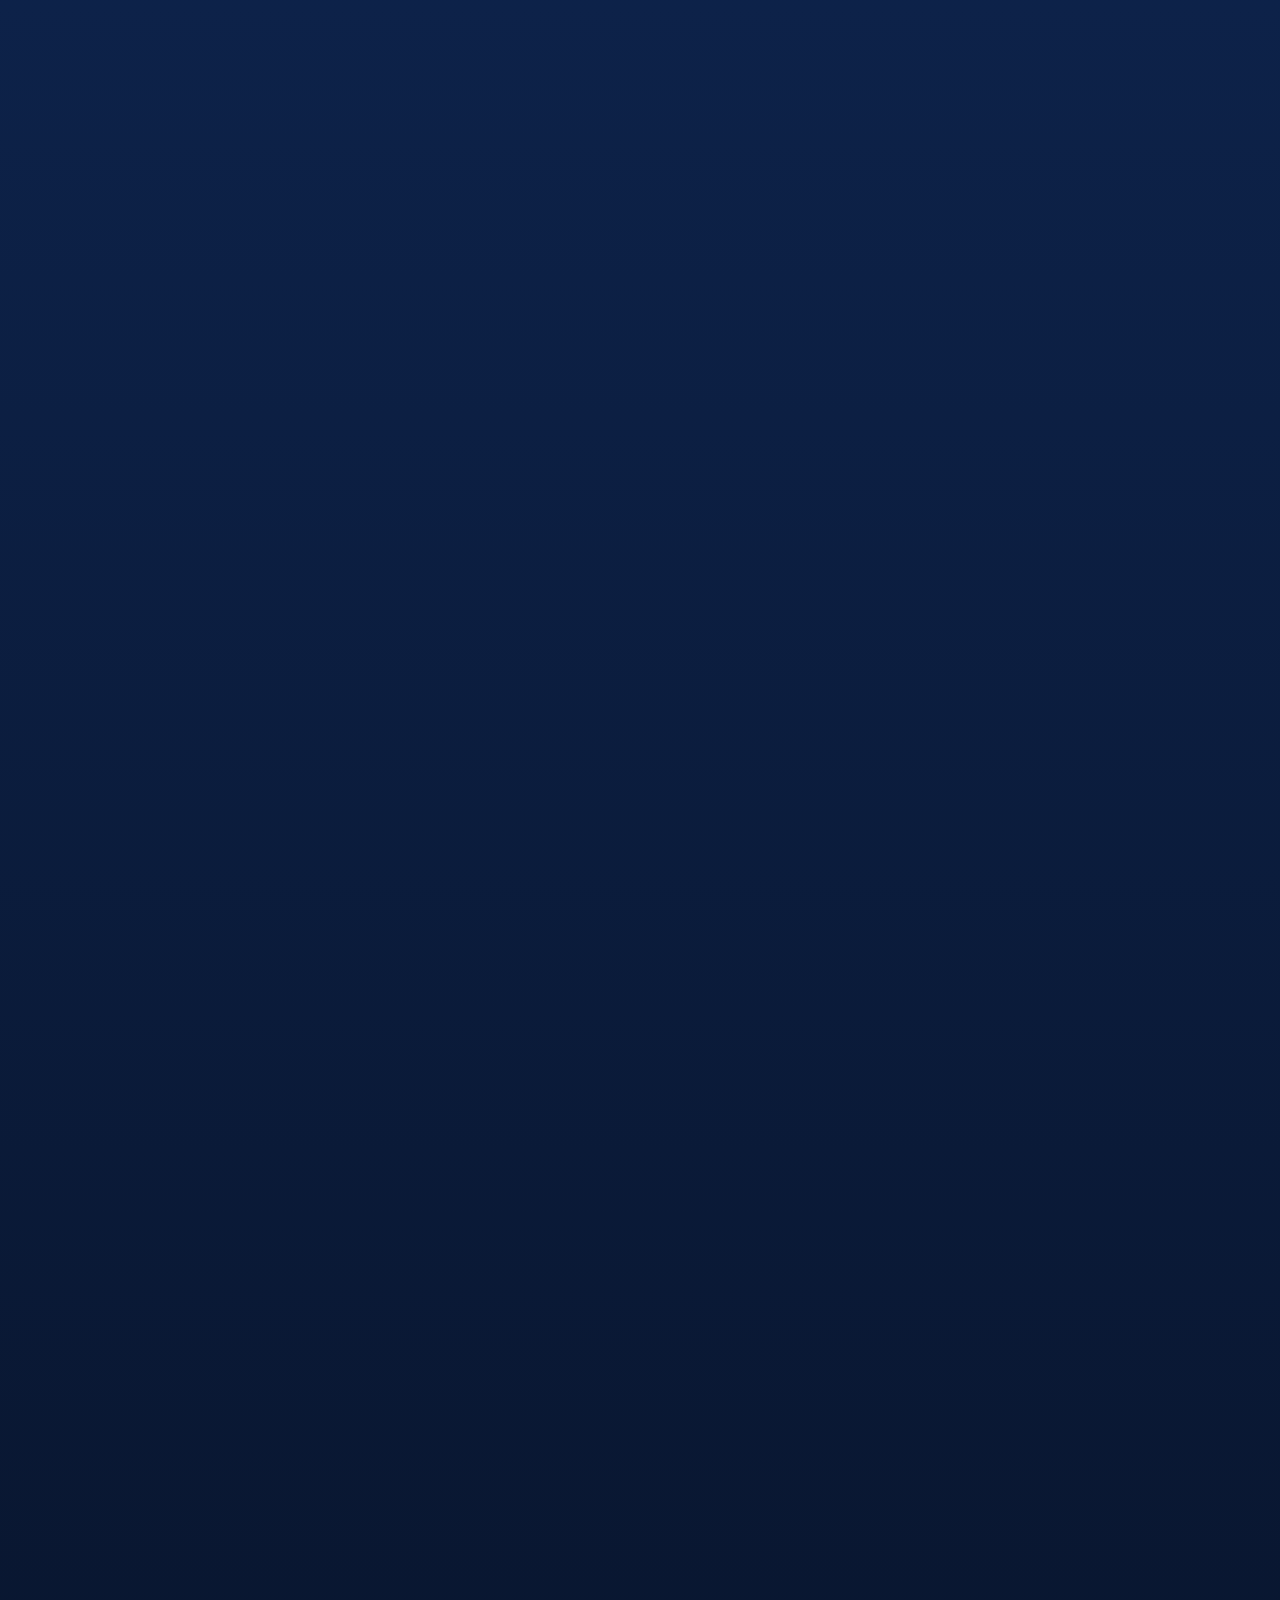
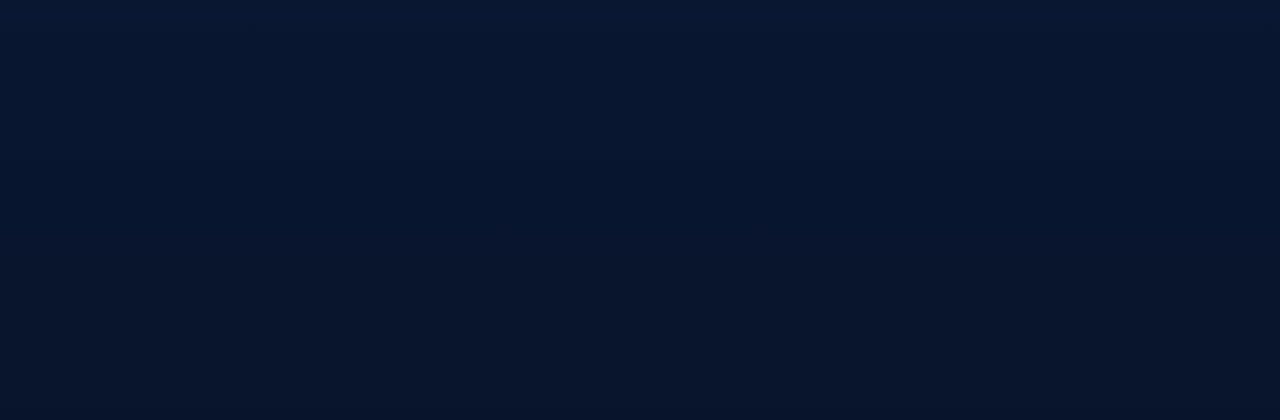
==== commit a50a5b5b: "Add files via upload" ====
--- a/index.html
+++ b/index.html
@@ -13,43 +13,46 @@
 </head>
 <body>
     <div class="container">
-        <section class="hidden"> 
-            <h1 id="home" style="font-size: 50px">The History of Papanui High School</h1> <!--Information detailing the quiz/school history will go here-->
+        <section class="hidden" id="section-one">
+            <h1 id="home" style="font-size: 50px">The History of Papanui High School</h1>
             <h1 style="font-size: 36px">Featuring a brief look into the Mcbride photo album</h1>
-            <img src="phs_logomain.jpeg" id="title-image"> 
+            <img src="phs_logomain.jpeg" id="title-image">
+        </section>
+    
+        <section class="hidden" id="section-one-and-a-half">
+            <img src="Untitled-1.png" alt="Split Image" id="split-image">
+        </section>
+    
+        <section class="hidden" id="section-two">
+            <h1 id="section-two" style="font-size: 38px">Insert Text here:</h1>
+            <p style="font-size: 30px"></p>
+        </section>
+    </div>
+
+        <div class="container">
+            <section class="hidden">
+                <h1 id="section-three" style="font-size: 38px">Section Three</h1>
+                <p style="font-size: 30px">Insert Text Here:</p>
+                <div class="gallery"> <!--Image section-->
+                    <div class="gallery-item">
+                        <img src="phs_logo.jpeg">
+                    </div>
+                    <div class="gallery-item">
+                        <img src="phs_logo.jpeg">
+                    </div>
+                    <div class="gallery-item">
+                        <img src="phs_logo.jpeg">
+                    </div>
+                </div>
+            </section>
         </div>
 
-        <div class="container">
-<section class="hidden" style="padding-top: 120vh;">
-    <h1 id="section-two" style="font-size: 38px">Insert Text here:</h1>
-    <p style="font-size: 30px"></p>
-</section>
-</div>
-
-<div class="container">
-<section class="hidden">
-    <h1 id="section-three" style="font-size: 38px">Section Three</h1>
-    <p style="font-size: 30px">Insert Text Here:</p>
-    <div class="gallery"> <!--Image section-->
-        <div class="gallery-item">
-            <img src="phs_logo.jpeg">
-        </div>
-        <div class="gallery-item">
-            <img src="phs_logo.jpeg">
-        </div>
-        <div class="gallery-item">
-            <img src="phs_logo.jpeg">
-        </div>
-    </div>
-</section>
-</div>
-
-<!-- navigation bar -->
-<nav class="nav">
-    <span class="nav-text">Papanui High School</span>
-    <ul class="nav-links">
-      <li><a href="#">Link 1</a></li>
-      <li><a href="#section-two">Link 2</a></li>
-      <li><a href="#section-three">Link 3</a></li>
-    </ul>
-  </nav>+        <!-- navigation bar -->
+        <nav class="nav">
+            <span class="nav-text">Papanui High School</span>
+            <ul class="nav-links">
+              <li><a href="#">Link 1</a></li>
+              <li><a href="#section-two">Link 2</a></li>
+              <li><a href="#section-three">Link 3</a></li>
+            </ul>
+        </nav>--- a/style.css
+++ b/style.css
@@ -152,4 +152,19 @@
 
 .nav-links a:hover {
   color: #ccc;
+}
+
+#section-one-and-a-half {
+  height: 100vh;
+  overflow: hidden;
+}
+
+#split-image {
+  width: 100%;
+  height: auto;
+  position: absolute;
+  bottom: 0;
+  left: 50%;
+  transform: translateX(-50%);
+  transition: transform 0.6s ease;
 }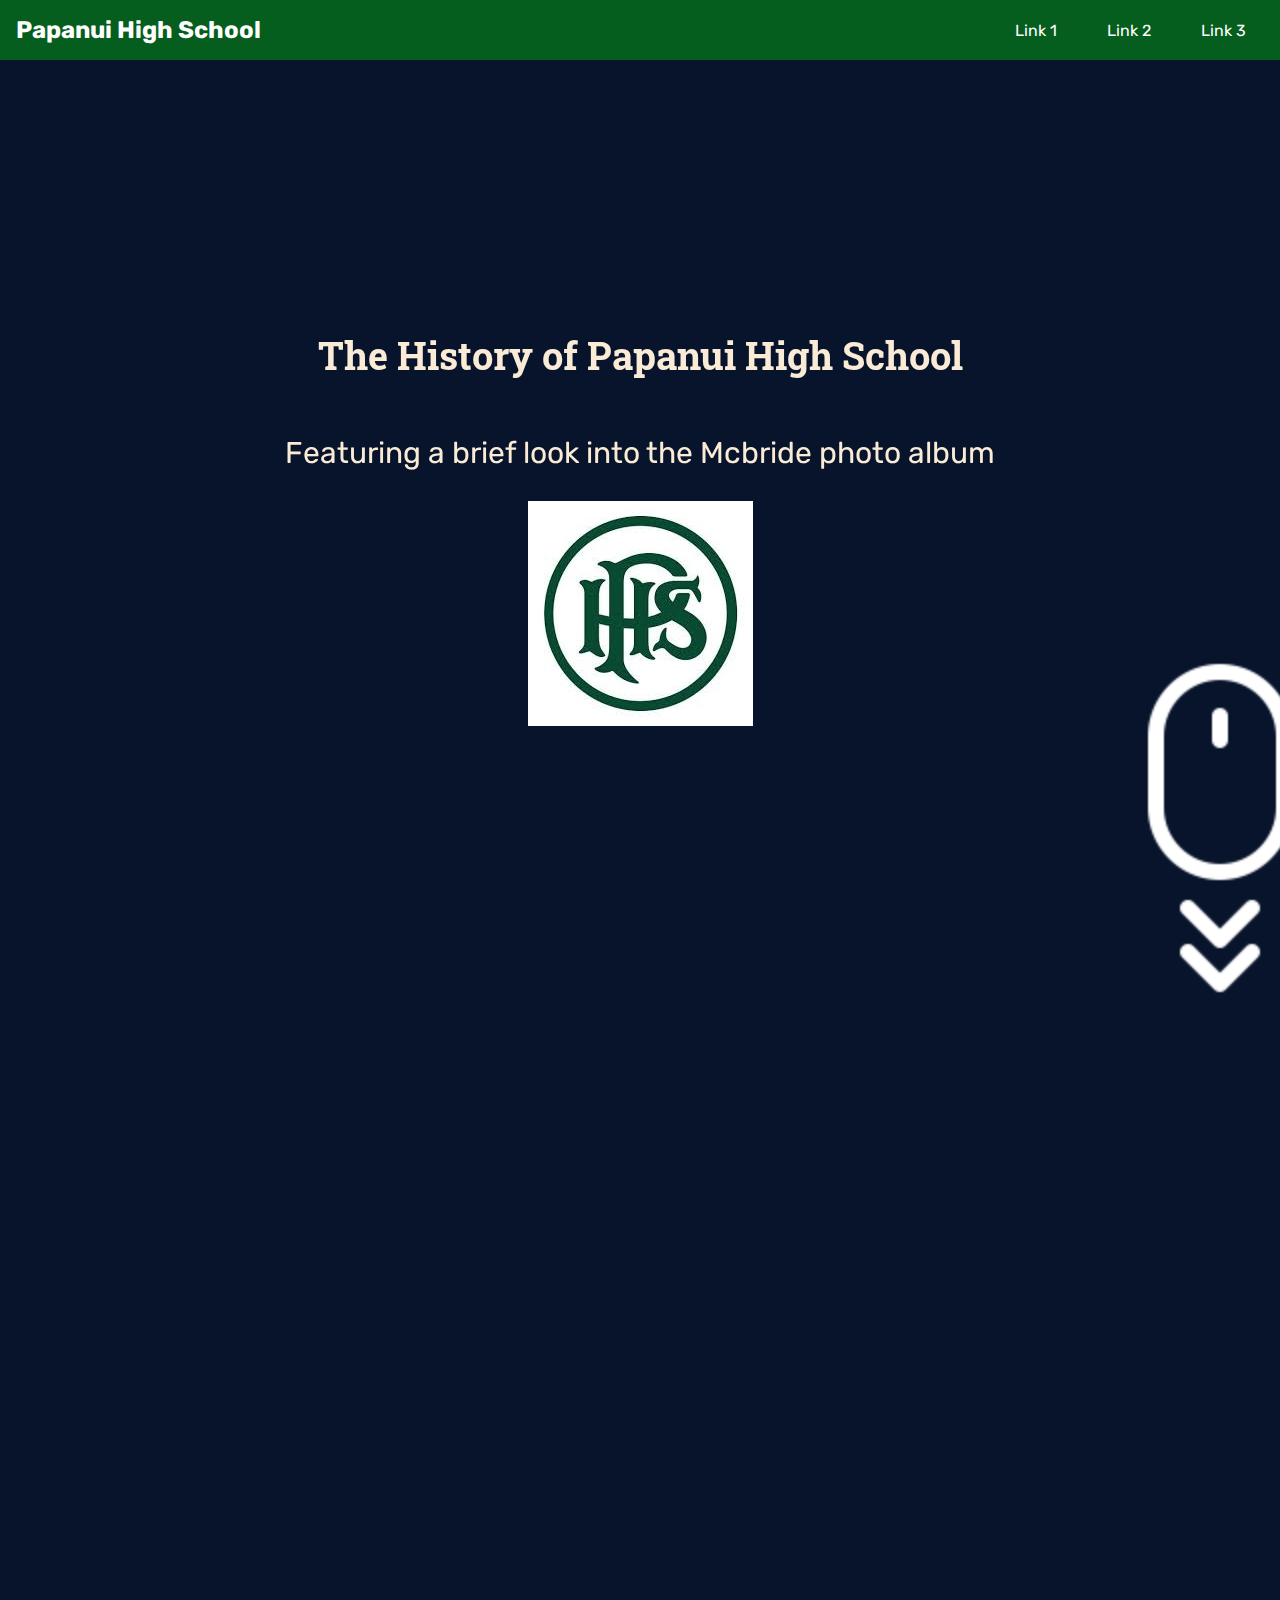
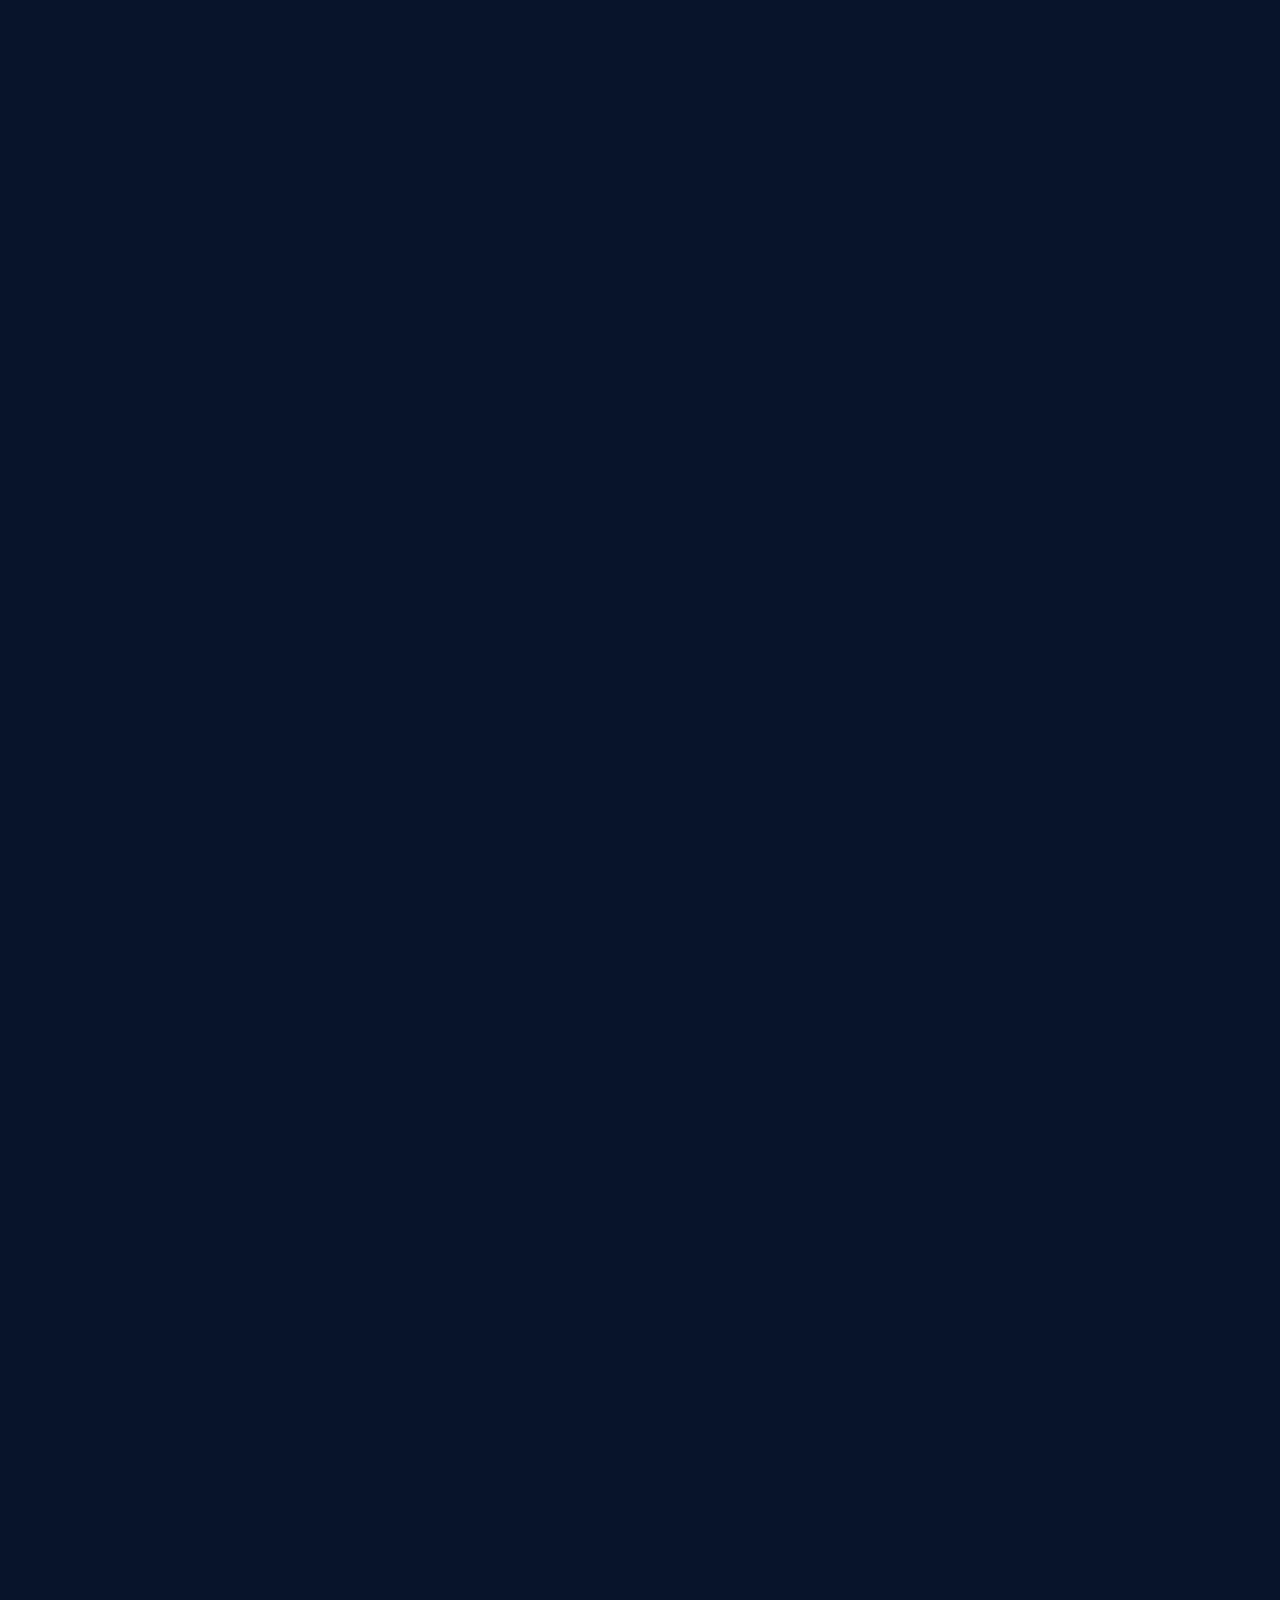
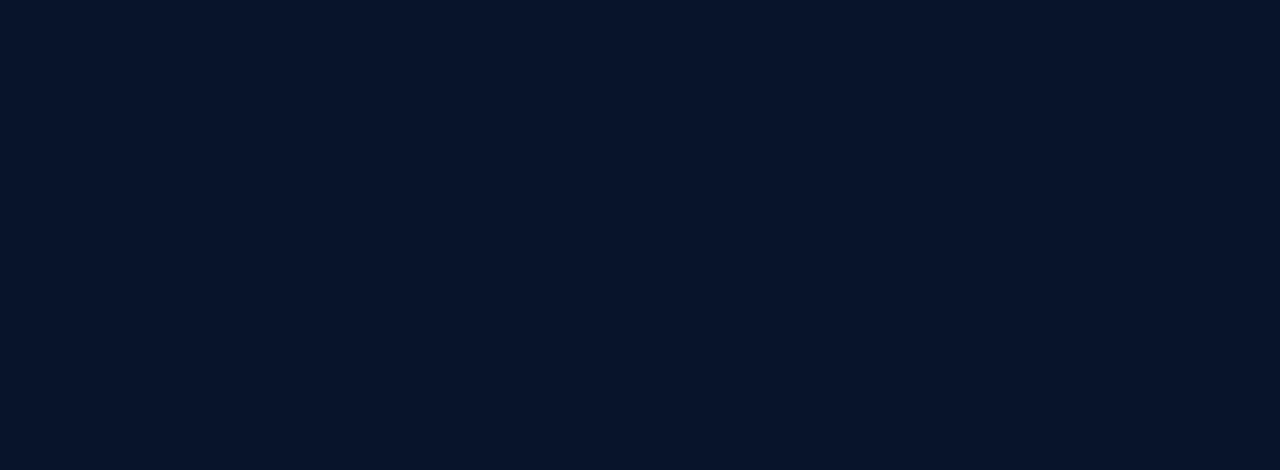
==== commit 94dc034c: "Add files via upload" ====
--- a/index.html
+++ b/index.html
@@ -3,56 +3,63 @@
 <!--Last updated: 24/06/2024-->
 
 <!DOCTYPE html>
-<html lang="eng">
+<html lang="en">
     <head>
     <meta charset="UTF-8" />  
     <meta http-equiv="X-UA-Compatible" content="IE=Edge">
     <title>The History of Papanui High School</title>  
     <link rel="stylesheet" type="text/css" href="style.css" />
     <script defer src="app.js" ></script> <!--Make sure this runs AFTER head-->
-</head>
+    </head>
 <body>
+    <nav class="nav">
+        <span class="nav-text">Papanui High School</span>
+        <ul class="nav-links">
+          <li><a href="#">Link 1</a></li>
+          <li><a href="#section-two">Link 2</a></li>
+          <li><a href="#section-three">Link 3</a></li>
+        </ul>
+    </nav>
+
+
     <div class="container">
         <section class="hidden" id="section-one">
-            <h1 id="home" style="font-size: 50px">The History of Papanui High School</h1>
-            <h1 style="font-size: 36px">Featuring a brief look into the Mcbride photo album</h1>
-            <img src="phs_logomain.jpeg" id="title-image">
+            <h1 id="home" style="font-size: 38px">The History of Papanui High School</h1>
+            <p style="font-size: 30px; margin-top: 5; padding-top: 0; margin-bottom: 30px;">Featuring a brief look into the Mcbride photo album</p>
+            <img src="phs_logomain.jpeg" id="title-image" alt="Papanui High School Logo">
         </section>
     
         <section class="hidden" id="section-one-and-a-half">
-            <img src="Untitled-1.png" alt="Split Image" id="split-image">
+            <img src="backgroundimage.jpg" alt="Split Image" id="split-image">
         </section>
     
         <section class="hidden" id="section-two">
-            <h1 id="section-two" style="font-size: 38px">Insert Text here:</h1>
+            <h1 style="font-size: 38px">Insert Text here:</h1>
             <p style="font-size: 30px"></p>
         </section>
+
+
+        <section class="hidden" id="section-three">
+            <h1 style="font-size: 38px">Section Three</h1>
+            <p style="font-size: 30px">Insert Text Here:</p>
+            <div class="gallery"> <!--Image section-->
+                <div class="gallery-item">
+                    <img src="phs_logo.jpeg" alt="Papanui High School Logo">
+                </div>
+                <div class="gallery-item">
+                    <img src="phs_logo.jpeg" alt="Papanui High School Logo">
+                </div>
+                <div class="gallery-item">
+                    <img src="phs_logo.jpeg" alt="Papanui High School Logo">
+                </div>
+            </div>
+        </section>
+   
     </div>
 
-        <div class="container">
-            <section class="hidden">
-                <h1 id="section-three" style="font-size: 38px">Section Three</h1>
-                <p style="font-size: 30px">Insert Text Here:</p>
-                <div class="gallery"> <!--Image section-->
-                    <div class="gallery-item">
-                        <img src="phs_logo.jpeg">
-                    </div>
-                    <div class="gallery-item">
-                        <img src="phs_logo.jpeg">
-                    </div>
-                    <div class="gallery-item">
-                        <img src="phs_logo.jpeg">
-                    </div>
-                </div>
-            </section>
-        </div>
+    <div class="scroll-icon hidden" id="scroll-icon">
+        <img src="496855-200.png" alt="Scroll down" width="80" height="80">
+      </div>
 
-        <!-- navigation bar -->
-        <nav class="nav">
-            <span class="nav-text">Papanui High School</span>
-            <ul class="nav-links">
-              <li><a href="#">Link 1</a></li>
-              <li><a href="#section-two">Link 2</a></li>
-              <li><a href="#section-three">Link 3</a></li>
-            </ul>
-        </nav>+</body>
+</html>--- a/style.css
+++ b/style.css
@@ -5,21 +5,17 @@
 @import url('https://fonts.googleapis.com/css2?family=Rubik:ital,wght@0,300..900;1,300..900&display=swap');
 @import url('https://fonts.googleapis.com/css2?family=Noto+Sans+JP:wght@100..900&family=Roboto+Slab:wght@100..900&display=swap');
 body {
-    background-image: linear-gradient(rgb(17, 45, 97), rgb(8, 20, 43));
-   /* background-color: darkslategray; (this is a temporary line) */
+    background-color:  rgb(8, 20, 43);
     color: rgb(250, 235, 215);
     font-family: "Rubik", sans-serif;
     padding: 0;
     margin: 0;
-
-}
-
-#home {
-  padding-top: 110px;
+    transition: background-color 0.6s ease;
+    overflow-x: hidden;
 }
 
 html {
-
+    box-sizing: border-box;
     scroll-behavior: smooth
     }
 
@@ -82,8 +78,6 @@
   height: 200px;
   object-fit: cover;
 }
-
-/* Add this to trigger the animation */
 .gallery-item {
   animation: slide-in 1s forwards;
 }
@@ -111,7 +105,7 @@
 }
 
 .nav {
-  position: fixed;
+  overflow-x: hidden;
   top: 0;
   left: 0;
   width: 100%;
@@ -167,4 +161,45 @@
   left: 50%;
   transform: translateX(-50%);
   transition: transform 0.6s ease;
+}
+
+body.scrolled {
+  background-color: #333; /* dark grey background color */
+}
+
+#split-image.scrolled {
+  transform: translateY(-100vh);
+}
+
+.scroll-icon {
+  position: fixed;
+  bottom: 20px;
+  right: 20px;
+  transition: opacity 0.3s;
+  transform: scale(5);
+  animation: bounce 2s infinite; /* animation */
+}
+
+@keyframes bounce {
+  0% {
+    transform: translateY(0);
+  }
+  50% {
+    transform: translateY(-10px);
+  }
+  100% {
+    transform: translateY(0);
+  }
+}
+
+.scroll-icon.hidden {
+  opacity: 1;
+}
+
+.scroll-icon:not(.hidden) {
+  opacity: 0;
+}
+
+.scroll-icon img {
+  filter: invert(1);
 }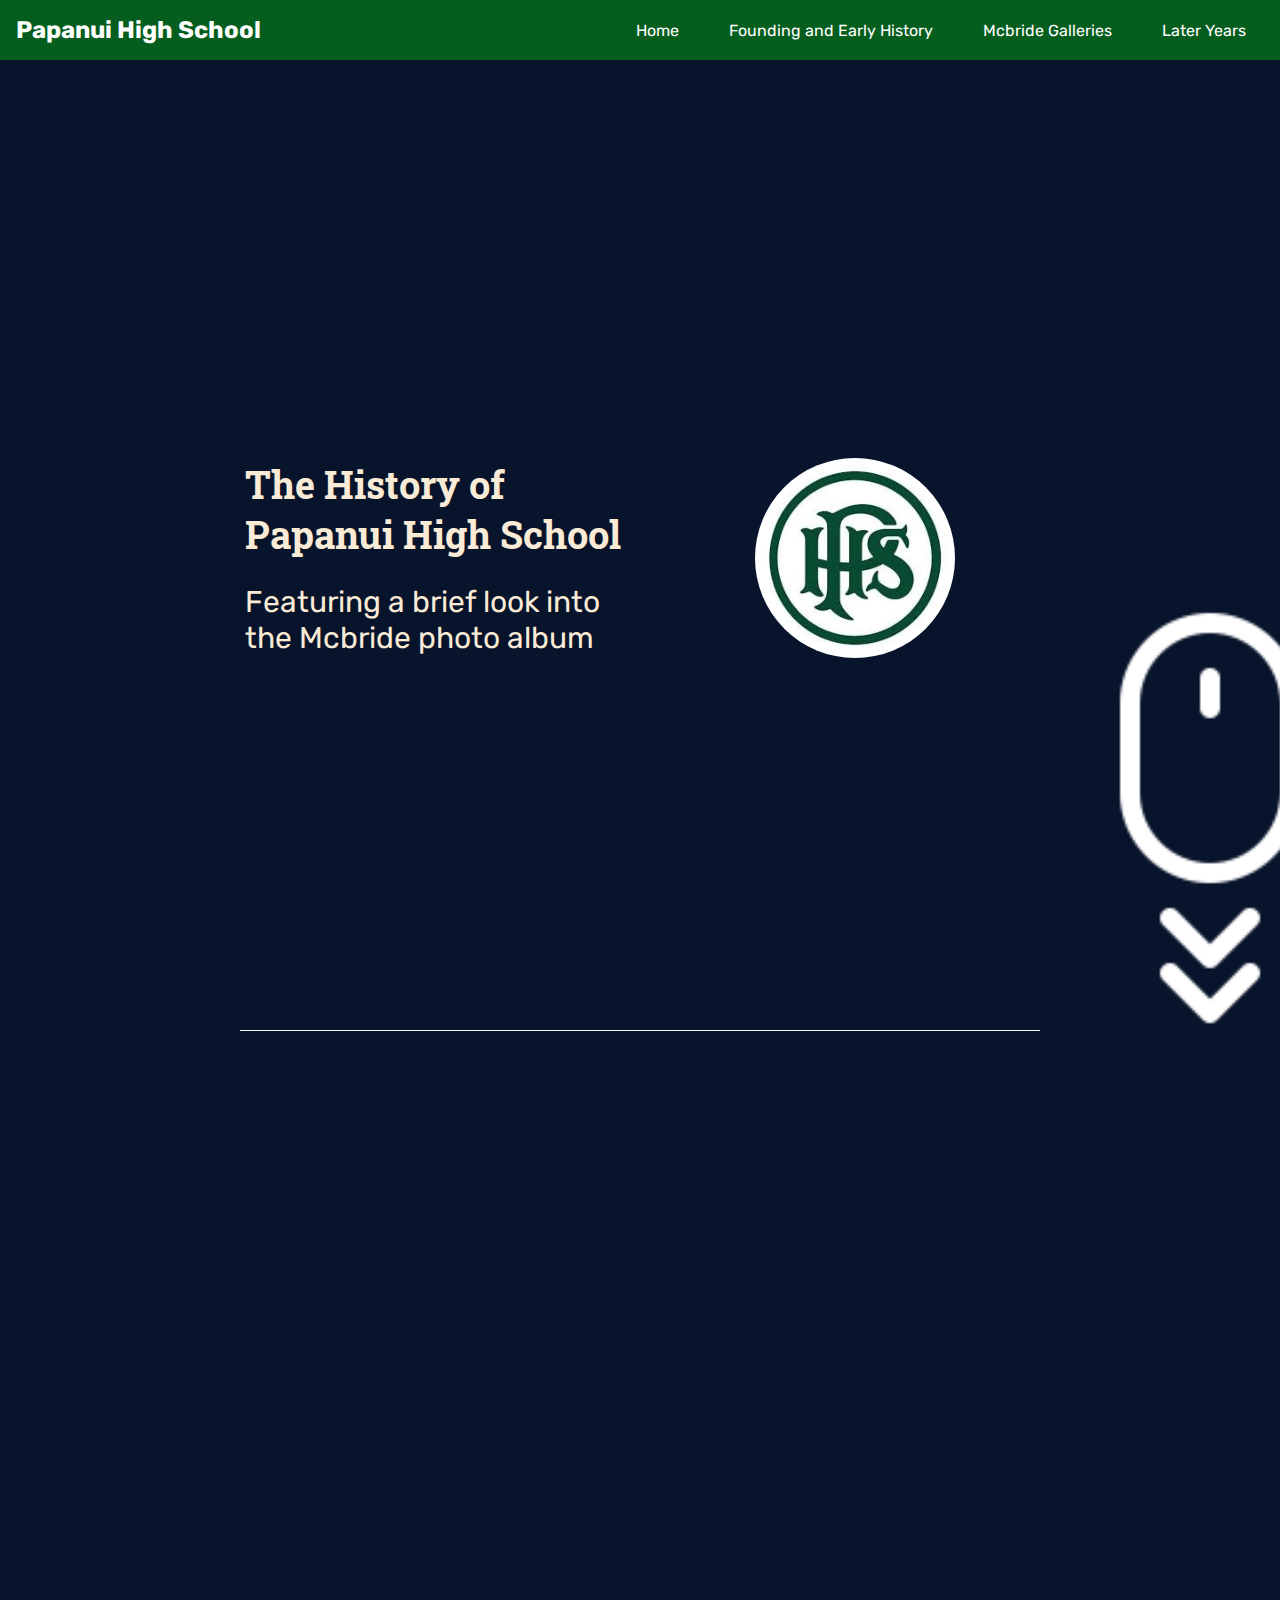
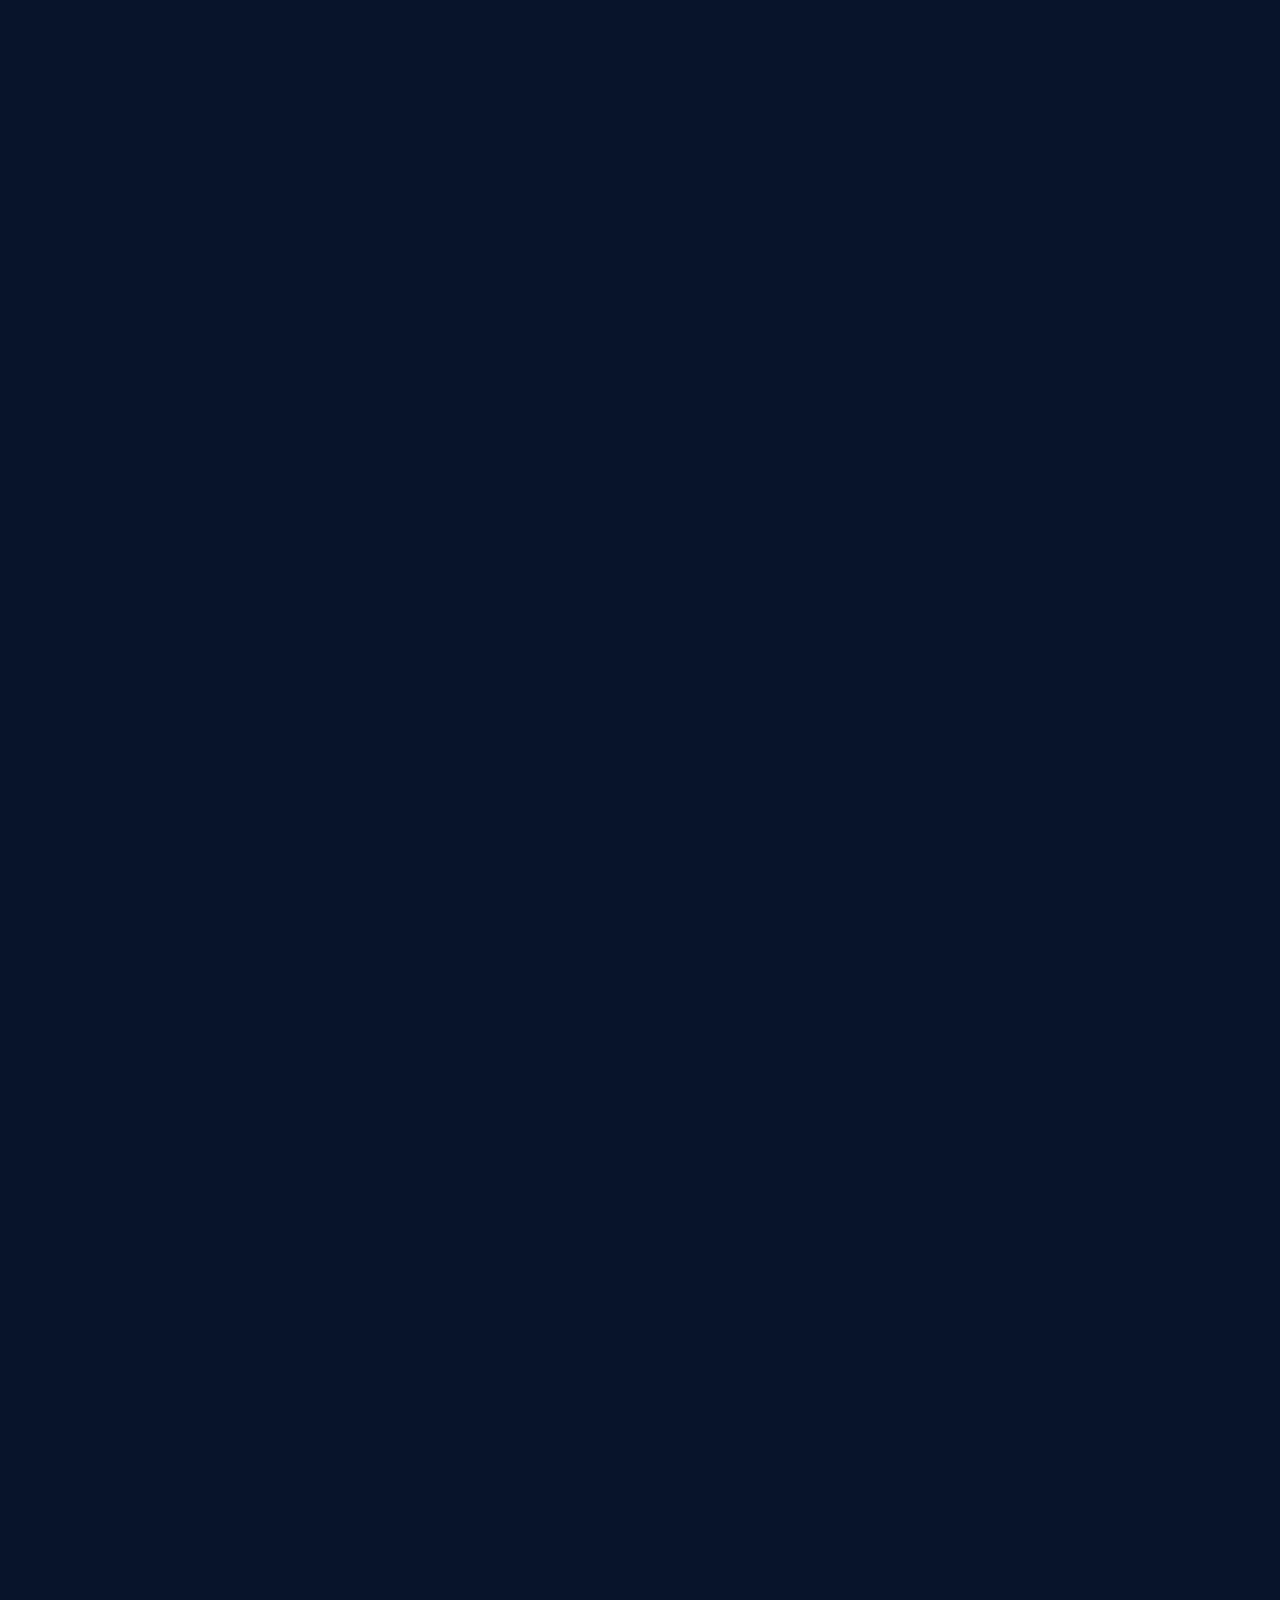
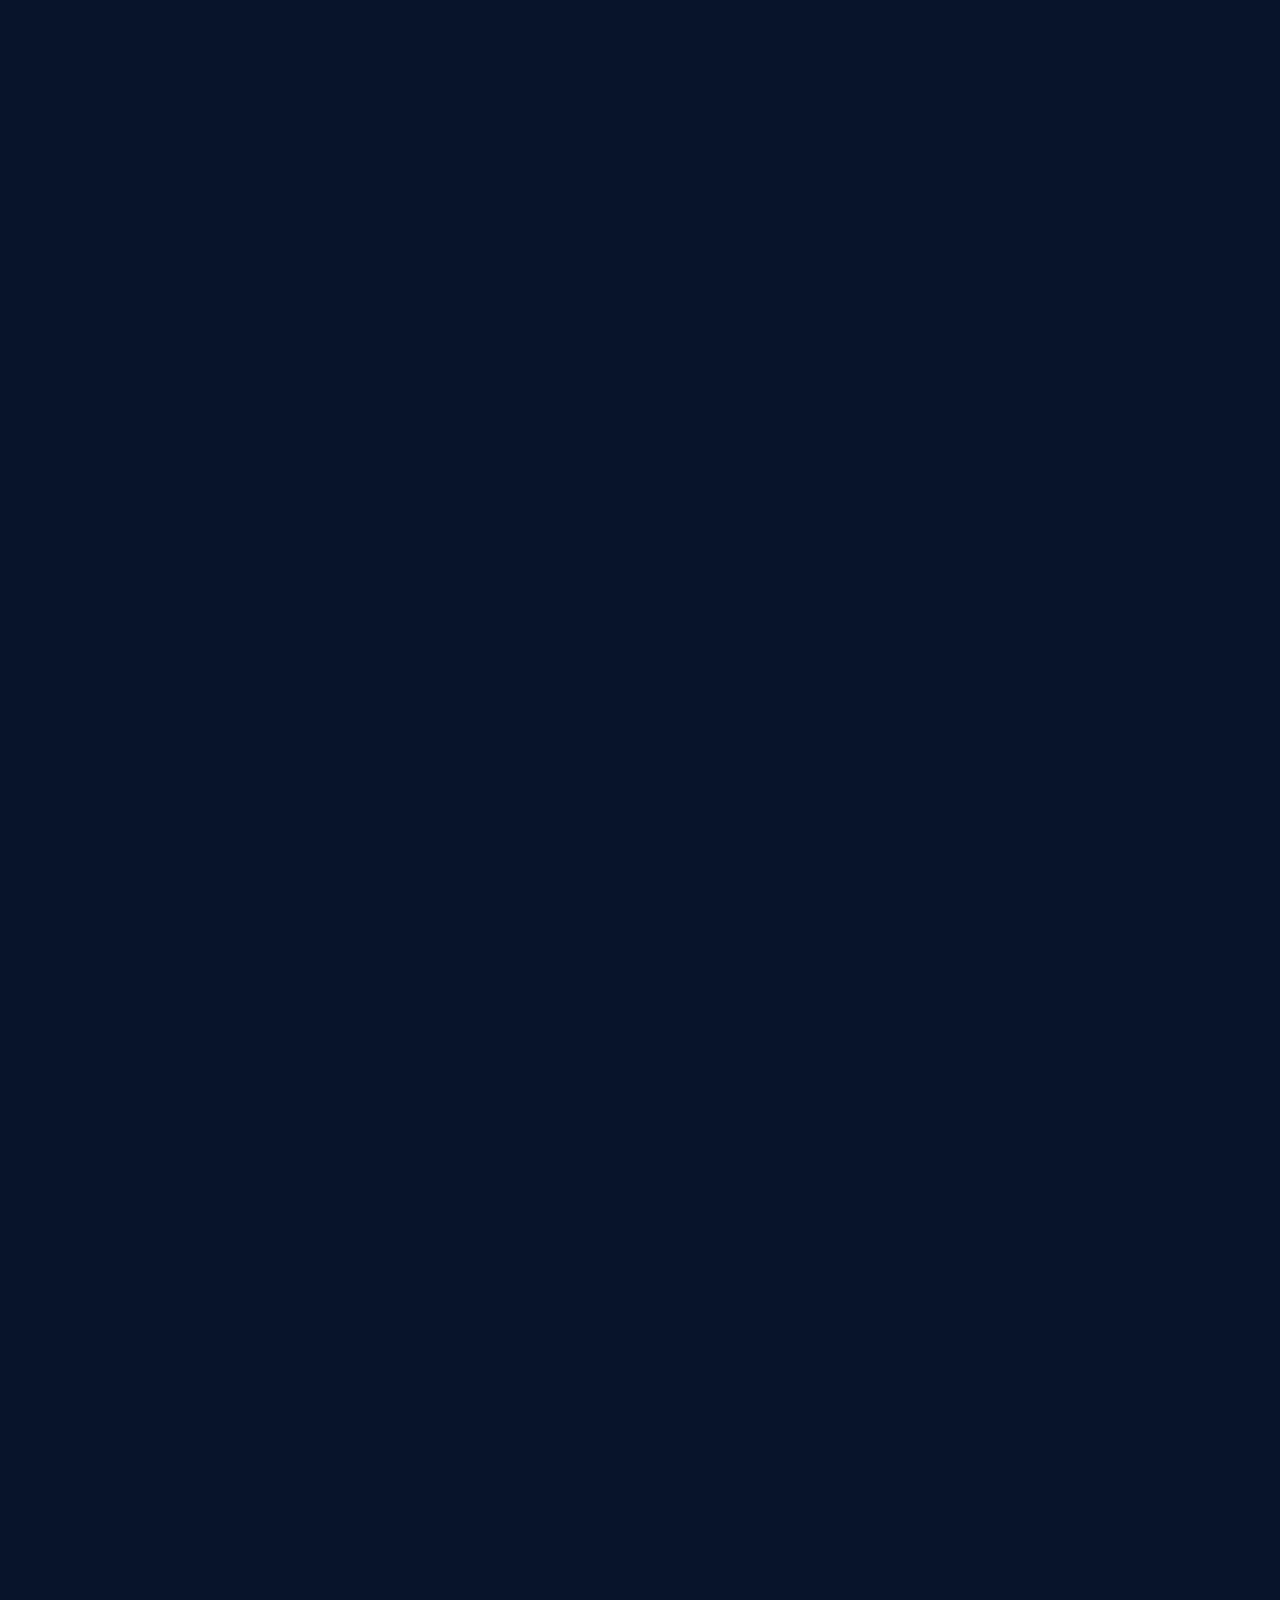
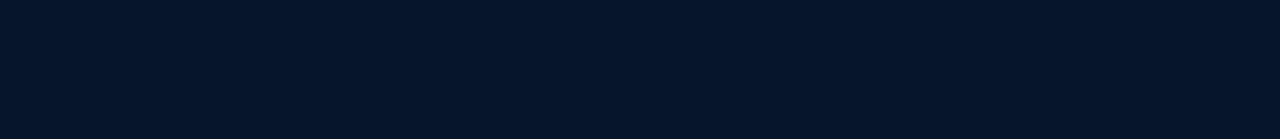
==== commit 2d9cd2fd: "Add files via upload" ====
--- a/index.html
+++ b/index.html
@@ -15,51 +15,84 @@
     <nav class="nav">
         <span class="nav-text">Papanui High School</span>
         <ul class="nav-links">
-          <li><a href="#">Link 1</a></li>
-          <li><a href="#section-two">Link 2</a></li>
-          <li><a href="#section-three">Link 3</a></li>
+          <li><a href="#">Home</a></li>
+          <li><a href="#section-two">Founding and Early History</a></li>
+          <li><a href="#section-three">Mcbride Galleries</a></li>
+          <li><a href="#section-four">Later Years</a></li>
         </ul>
     </nav>
 
+    <div class="container">
+        <section class="section-header">
+            <div class="container">
+              <h1 id="home" style="font-size: 38px">The History of Papanui High School</h1>
+              <p style="font-size: 30px; margin-top: 10px;">Featuring a brief look into the Mcbride photo album</p>
+            </div>
+            <div class="section-description">
+              <img src="phs_logomain.jpeg" id="title-image" alt="Papanui High School Logo">
+            </div>
+          </section>
 
-    <div class="container">
-        <section class="hidden" id="section-one">
-            <h1 id="home" style="font-size: 38px">The History of Papanui High School</h1>
-            <p style="font-size: 30px; margin-top: 5; padding-top: 0; margin-bottom: 30px;">Featuring a brief look into the Mcbride photo album</p>
-            <img src="phs_logomain.jpeg" id="title-image" alt="Papanui High School Logo">
-        </section>
-    
         <section class="hidden" id="section-one-and-a-half">
             <img src="backgroundimage.jpg" alt="Split Image" id="split-image">
         </section>
-    
+
         <section class="hidden" id="section-two">
-            <h1 style="font-size: 38px">Insert Text here:</h1>
-            <p style="font-size: 30px"></p>
+            <h1 style="font-size: 38px">Founding and Early History</h1>
+            <p style="font-size: 30px">Originally founded as Papanui Technical College, 
+                the school was renamed in 1949 to Papanui High School under the leadership
+                of the then principal, Joseph Mcbride.
+            </p>
+            <div class="image-container">
+                <img src="mcbrideportrait.jpg">
+            </div>
         </section>
 
+        <section class="hidden" id="section-three">
+            <h1 style="font-size: 38px">Before taking on the role of Papanui High's first principal...</h1>
+            <div class="section-three-content">
+                <p style="font-size: 30px">Mcbride, aged 21 at the time, signed up for duty with the Auckland Infantry 
+                    Battalion. Below are some real photos he took during his Gallipoli tour throughout basic training.
+                </p>
+            </div>
+            <div class="gallery">
+                <div class="gallery-item item-1">
+                  <img src="IMG_8221.jpeg" alt="Image 1">
+                </div>
+                <div class="gallery-item item-2">
+                  <img src="IMG_8221(1).jpeg" alt="Image 2">
+                </div>
+                <div class="gallery-item item-3">
+                  <img src="IMG_8221(2).jpeg" alt="Image 3">
+                </div>
+                <div class="gallery-item item-4">
+                  <img src="IMG_8222.jpeg" alt="Image 4">
+                </div>
+                <div class="gallery-item item-5">
+                  <img src="IMG_8222(1).jpeg" alt="Image 5">
+                </div>
+                <div class="gallery-item item-6">
+                  <img src="IMG_8225.jpeg" alt="Image 6">
+                </div>
+              </div>
+        </section>
 
-        <section class="hidden" id="section-three">
-            <h1 style="font-size: 38px">Section Three</h1>
-            <p style="font-size: 30px">Insert Text Here:</p>
-            <div class="gallery"> <!--Image section-->
-                <div class="gallery-item">
-                    <img src="phs_logo.jpeg" alt="Papanui High School Logo">
-                </div>
-                <div class="gallery-item">
-                    <img src="phs_logo.jpeg" alt="Papanui High School Logo">
-                </div>
-                <div class="gallery-item">
-                    <img src="phs_logo.jpeg" alt="Papanui High School Logo">
-                </div>
+        <section class="hidden" id="section-four">
+            <h1 style="font-size: 38px">Later Years</h1>
+            <p style="font-size: 30px">After his service to his country and school, a commerative 
+            plaque was established in his honor. </p>
+            <div class="image-container">
+                <img src="IMG_1911.JPG">
             </div>
         </section>
-   
+
+    <div class="scroll-icon hidden" id="scroll-icon">
+        <img src="496855-200.png" alt="Scroll down" width="100" height="100">
     </div>
 
-    <div class="scroll-icon hidden" id="scroll-icon">
-        <img src="496855-200.png" alt="Scroll down" width="80" height="80">
+    <div class="footer-container">
+      <button onclick="location.href='./quiz.html'">Take the Quiz to Learn More</button>
       </div>
-
+      
 </body>
 </html>--- a/style.css
+++ b/style.css
@@ -12,6 +12,10 @@
     margin: 0;
     transition: background-color 0.6s ease;
     overflow-x: hidden;
+    padding-bottom: 150px;
+    height: 100vh;
+    margin: 0;
+    position:relative;
 }
 
 html {
@@ -24,14 +28,20 @@
     place-items: center;
     min-height: 100vh;
     align-content: center;
-}
-
-.container {
-  max-width: 800px; /* adjust this value to your desired width */
-  margin: 0 auto; /* centers the container horizontally */
-  padding: 5px; /* adds some space between the content and the border */
-  text-align: left; /* justifies the text to the left */
-}
+    grid-template-columns: 1fr 1fr; 
+    gap: 20px; 
+    padding-bottom: 20px;
+    border-bottom: 1px solid #f7f7f7; 
+    margin-bottom: 40px;
+  }
+    
+  .container {
+    grid-column: 1; 
+    max-width: 800px; 
+    margin: 0 auto; 
+    padding: 0 5px; /* Removed top and bottom padding */
+    text-align: left; 
+  }
 
 .hidden {
     opacity: 0;
@@ -47,9 +57,11 @@
 }
 
 .gallery {
-  display: flex;
-  flex-wrap: wrap;
-  justify-content: space-around;
+  grid-column: 2; 
+  display: flex; 
+  flex-wrap: wrap; 
+  justify-content: space-around; 
+  align-items: center;
 }
 
 .gallery-item {
@@ -202,4 +214,231 @@
 
 .scroll-icon img {
   filter: invert(1);
-}+}
+
+body.scrolled {
+  background-color: #000; 
+}
+
+.section-header {
+  display: flex;
+  justify-content: space-between;
+  align-items: center;
+  padding-top: 50px;
+}
+
+.container {
+  grid-column: 1;
+  max-width: 800px;
+  margin: 0 auto;
+  padding: 0 5px;
+  text-align: left;
+}
+
+.section-description {
+  margin-left: 20px;
+  grid-column: 2;
+}
+
+#title-image {
+  width: 200px;
+  height: 200px;
+  border-radius: 50%;
+}
+
+.image-container {
+  grid-column: 1 / -1; /* span across all columns */
+  display: flex;
+  justify-content: center;
+  margin-top: 40px; /* add some margin to separate from the text */
+}
+
+.image-container img {
+  width: 400px; /* adjust the width of the image */
+  height: auto;
+  border-radius: 10px;
+  box-shadow: 0 0 10px rgba(0, 0, 0, 0.2);
+}
+
+#section-three {
+  display: flex;
+  flex-wrap: wrap;
+  justify-content: space-between;
+  align-items: center;
+}
+
+.section-three-content {
+  flex-basis: 60%; /* adjust the width of the text section */
+  margin-right: 20px;
+}
+
+.gallery {
+  grid-column: 1 / -1; /* span across all columns */
+  display: flex;
+  flex-wrap: wrap;
+  justify-content: center; /* center the images horizontally */
+  align-items: center;
+}
+
+.gallery-item {
+  display: flex; /* make the image item a flex container */
+  justify-content: center; /* center the image horizontally */
+  margin: 20px; /* add some margin around the image */
+  animation: slide-in 1s forwards;
+}
+
+.gallery-item:nth-child(1) {
+  transition-delay: 0ms;
+}
+
+.gallery-item:nth-child(2) {
+  transition-delay: 200ms;
+}
+
+.gallery-item:nth-child(3) {
+  transition-delay: 400ms;
+}
+
+.gallery-item img {
+  max-width: 300px; /* set a maximum width for the image */
+  height: auto; /* set the height to auto to maintain aspect ratio */
+  object-fit: cover; /* make the image cover the entire container */
+  border-radius: 10px; /* add a border radius to the image */
+  transition: transform 0.2s ease-in-out;
+  border: 1px solid #ddd; /* add a border to the image */
+}
+
+
+.gallery-item {
+  animation: slide-in 1s forwards;
+}
+
+@keyframes slide-in {
+  0% {
+      opacity: 0;
+      transform: translateX(-100px);
+  }
+  100% {
+      opacity: 1;
+      transform: translateX(0);
+  }
+}
+
+.gallery-item {
+  animation: slide-in 1s forwards;
+}
+
+.item-1 img {
+  background-image: url('image1.jpg');
+}
+
+.item-2 img {
+  background-image: url('image2.jpg');
+}
+
+.item-3 img {
+  background-image: url('image3.jpg');
+}
+
+.item-4 img {
+  background-image: url('image4.jpg');
+}
+
+.item-5 img {
+  background-image: url('image5.jpg');
+}
+
+.item-6 img {
+  background-image: url('image6.jpg');
+}
+
+.gallery-item img:hover {
+  transform: scale(1.7);
+  cursor: zoom-in;
+}
+
+#section-four {
+  display: grid;
+  place-items: center;
+  min-height: 100vh;
+  align-content: center;
+  grid-template-columns: 1fr 1fr;
+  gap: 20px;
+  padding-bottom: 20px;
+  border-bottom: 1px solid #f7f7f7;
+  margin-bottom: 40px;
+}
+
+#section-four .container {
+  grid-column: 1;
+  max-width: 800px;
+  margin: 0 auto;
+  padding: 0 5px;
+  text-align: left;
+}
+
+#section-four .image-container {
+  grid-column: 1 / -1;
+  display: flex;
+  justify-content: center;
+  margin-top: 40px;
+}
+
+#section-four .image-container img {
+  width: 400px;
+  height: auto;
+  border-radius: 10px;
+  box-shadow: 0 0 10px rgba(0, 0, 0, 0.2);
+}
+
+button {
+  padding: 20px 40px;
+  font-size: 24px;
+  border: none;
+  border-radius: 10px;
+  background-color: #4CAF50;
+  color: #fff;
+  cursor: pointer;
+  opacity: 0; 
+  transition: opacity 0.3s;
+}
+
+button:hover {
+  background-color: #3e8e41; /* adjust this value to change the hover color */
+}
+
+.footer-container {
+  position: fixed;
+  bottom: 0;
+  left: 0;
+  width: 100%;
+  text-align: center;
+  padding-bottom: 20px;
+}
+
+.footer-container button {
+  padding: 20px 40px;
+  font-size: 24px;
+  border: none;
+  border-radius: 10px;
+  background-color: #4CAF50;
+  color: #fff;
+  cursor: pointer;
+}
+
+.footer-container button:hover {
+  background-color: #3e8e41;
+}
+
+button.show {
+  opacity: 1; /* show the button when the class is added */
+}
+
+.quiz-container {
+  max-width: 800px;
+  margin: 40px auto;
+  padding: 20px;
+  background-color: #f9f9f9;
+  border: 1px solid #ddd;
+  box-shadow: 0 0 10px rgba(0, 0, 0, 0.1);
+}
